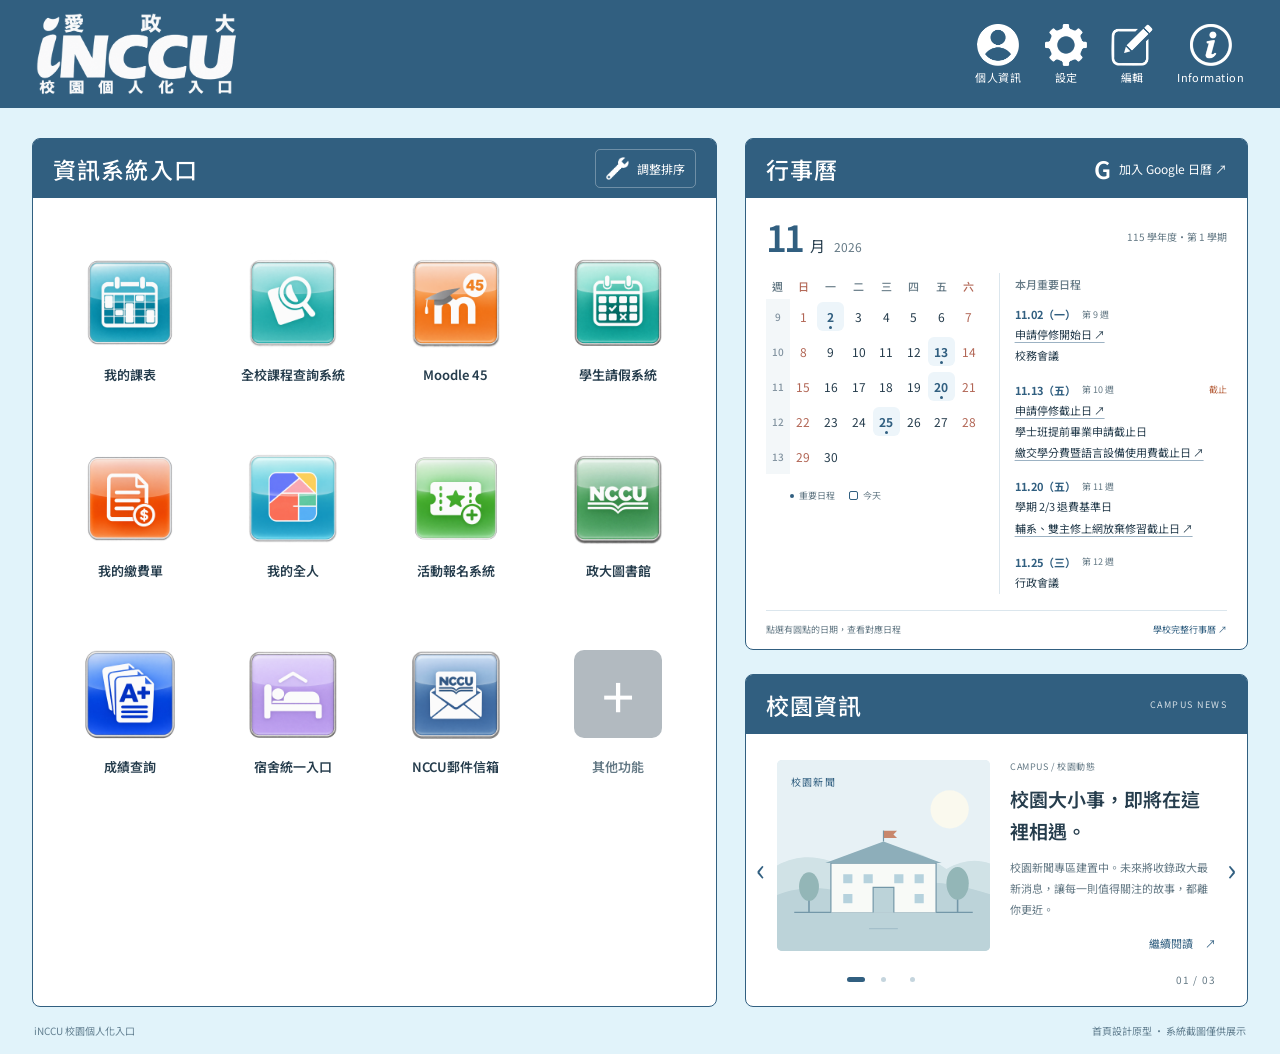
==== index.html @ cedf4e5c "fix(Information System Entrance): remove unnecerrary english description, change correct website ico" ====
<!doctype html>
<html lang="zh-Hant">
<head>
  <meta charset="UTF-8">
  <meta name="viewport" content="width=device-width, initial-scale=1">
  <meta name="theme-color" content="#315f80">
  <meta name="description" content="iNCCU 首頁改良互動原型：常用系統、學校行事曆與校園資訊。">
  <title>iNCCU 愛政大｜校園個人化入口</title>
  <link rel="icon" href="assets/icons/browsericon.png">
  <link rel="preconnect" href="https://fonts.googleapis.com">
  <link rel="preconnect" href="https://fonts.gstatic.com" crossorigin>
  <link href="https://fonts.googleapis.com/css2?family=Noto+Sans+TC:wght@400;500;600;700&display=swap" rel="stylesheet">
  <link rel="stylesheet" href="styles.css">
  <script src="data.js" defer></script>
  <script src="app.js" defer></script>
</head>
<body>
  <a class="skip-link" href="#main">跳至主要內容</a>
  <header class="site-header">
    <a class="brand" href="./" aria-label="iNCCU 愛政大首頁"><img src="assets/icons/iNCCUicon.png" alt="iNCCU 愛政大 校園個人化入口" width="550" height="226"></a>
    <div class="header-tools" aria-label="個人功能（建置中）">
      <button class="header-tool" type="button" aria-disabled="true" title="個人資訊（建置中）"><img src="assets/icons/Usericon.png" alt=""><span>個人資訊</span></button>
      <button class="header-tool" type="button" aria-disabled="true" title="設定（建置中）"><img src="assets/icons/設定icon.png" alt=""><span>設定</span></button>
      <button class="header-tool" type="button" aria-disabled="true" title="編輯首頁（建置中）"><img src="assets/icons/編輯icon.png" alt=""><span>編輯</span></button>
      <button class="header-tool" type="button" aria-disabled="true" title="Information（建置中）"><img src="assets/icons/informationicon.png" alt=""><span>Information</span></button>
    </div>
  </header>

  <main id="main" class="dashboard">
    <section class="panel systems-panel" aria-labelledby="systems-title">
      <div class="panel-header">
        <h1 id="systems-title">資訊系統入口</h1>
        <button id="edit-tools" class="panel-action edit-button" type="button" aria-pressed="false"><img src="assets/icons/區塊調整icon.png" alt=""><span>調整排序</span></button>
      </div>
      <div class="systems-body">
        <div class="section-caption"><!-- <span id="tools-hint">你的常用校園服務，都在這裡。</span> --><!-- <span id="tool-count">16 個常用工具</span> --></div>
        <p id="edit-hint" class="edit-hint" hidden>拖曳圖示至藍色插入線的位置，或使用前移／後移按鈕。按 × 可移除，完成後按「完成編輯」。</p>
        <ul id="tool-grid" class="tool-grid" aria-label="常用資訊系統"></ul>
        <div class="systems-footer"><!--<span class="small-dot"></span>--><!-- <span>依欄由上至下、由左至右排列</span> --><!-- <span class="saved-note" id="save-state">已儲存於此瀏覽器</span> --></div>
      </div>
    </section>

    <section class="panel calendar-panel" aria-labelledby="calendar-title">
      <div class="panel-header"><h2 id="calendar-title">行事曆</h2><a id="google-calendar" class="panel-action google-link" target="_blank" rel="noopener noreferrer"><span class="google-mark" aria-hidden="true">G</span><span>加入 Google 日曆<span class="external-mark" aria-hidden="true"> ↗</span></span></a></div>
      <div class="calendar-body">
        <div class="calendar-topline"><div><span class="month-number">11</span><span class="month-label">月 <span>2026</span></span></div><span class="semester-label">115 學年度・第 1 學期</span></div>
        <div class="calendar-content">
          <div class="month-area"><table id="month-calendar" class="month-calendar"><caption class="sr-only">2026 年 11 月學校行事曆，左欄為學期週次</caption></table><div class="calendar-legend"><span class="event-dot"></span>重要日程 <span class="today-key"></span>今天</div></div>
          <div class="agenda-area"><h3>本月重要日程</h3><ol id="agenda" class="agenda"></ol></div>
        </div>
        <div class="calendar-footer"><span>點選有圓點的日期，查看對應日程</span><a id="official-calendar" target="_blank" rel="noopener noreferrer">學校完整行事曆 ↗</a></div>
      </div>
    </section>

    <section class="panel news-panel" aria-labelledby="news-title">
      <div class="panel-header"><h2 id="news-title">校園資訊</h2><span class="panel-kicker">CAMPUS NEWS</span></div>
      <div class="news-body" role="region" aria-roledescription="輪播" aria-label="校園新聞與重要資訊">
        <button id="news-prev" class="carousel-arrow previous" type="button" aria-label="上一則資訊">‹</button>
        <a id="news-link" class="news-link" href="news.html"><div class="news-visual"><img id="news-image" src="assets/campus-placeholder.svg" alt=""><span id="news-image-label">校園新聞</span></div><div class="news-copy"><span class="news-eyebrow" id="news-category"></span><h3 id="news-heading"></h3><p id="news-summary"></p><span class="read-more">繼續閱讀 <span aria-hidden="true">↗</span></span></div></a>
        <button id="news-next" class="carousel-arrow next" type="button" aria-label="下一則資訊">›</button>
        <div class="news-bottom"><div id="news-dots" class="news-dots" aria-label="選擇資訊頁面"></div><span id="news-position" aria-live="polite"></span></div>
      </div>
    </section>
  </main>
  <footer class="site-footer"><span>iNCCU 校園個人化入口</span><span>首頁設計原型 · 系統截圖僅供展示</span></footer>

  <dialog id="add-dialog" aria-labelledby="add-title" aria-describedby="add-description">
    <div class="dialog-header"><div><!--<span class="eyebrow">YOUR CAMPUS TOOLKIT</span>--><h2 id="add-title">其他功能</h2></div><button class="close-button" id="close-dialog" type="button" aria-label="關閉其他功能" title="關閉其他功能"></button></div>
    <p id="add-description">點選圖示或文字直接開啟服務，也可以加入首頁快捷。</p>
    <label class="search-box"><span aria-hidden="true">⌕</span><input id="tool-search" type="search" placeholder="搜尋工具名稱或功能" autocomplete="off" aria-label="搜尋工具"></label>
    <div id="tool-catalog" class="tool-catalog"></div>
    <p class="dialog-footnote">移除只會將捷徑從首頁隱藏，可隨時重新加入。</p>
  </dialog>
  <dialog id="services-dialog" aria-labelledby="services-title" aria-describedby="services-description">
    <div class="dialog-header"><div><!--<span class="eyebrow">CAMPUS SERVICES</span>--><h2 id="services-title">宿舍統一入口</h2></div><button class="close-button" id="close-services" type="button" aria-label="關閉宿舍統一入口" title="關閉宿舍統一入口"></button></div>
    <p id="services-description">選擇服務，在新分頁開啟對應的系統截圖。</p>
    <ul id="service-links" class="service-links"></ul>
    <p class="dialog-footnote">截圖僅供原型展示，無法在此實際送出申請。</p>
  </dialog>
  <div id="toast" class="toast" role="status" aria-live="polite"></div>
  <noscript><p class="noscript">請啟用 JavaScript 以使用常用系統與行事曆。</p></noscript>
</body>
</html>
---- styles.css ----
:root {
  --blue: #315f80;
  --blue-dark: #22445f;
  --blue-soft: #ecf5fa;
  --background: #e1f3fa;
  --ink: #263d4d;
  --muted: #647985;
  --line: #dbe6ed;
  --accent: #b86441;
  font-family: 'Noto Sans TC', sans-serif;
  color: var(--ink);
  background: var(--background);
  font-synthesis: none;
}
* { box-sizing: border-box; }
body { margin: 0; }
button, input { font: inherit; }
button, a { -webkit-tap-highlight-color: transparent; }
button { cursor: pointer; }
button:disabled { cursor: default; }
a { color: inherit; }
button, a, input { outline-offset: 5px; }
:focus-visible { outline: 3px solid #ce7a23; }
button { color: inherit; }
[hidden] { display: none !important; }
.sr-only { position: absolute; width: 1px; height: 1px; overflow: hidden; clip-path: inset(50%); white-space: nowrap; }
.skip-link { position: fixed; z-index: 20; top: 8px; left: 8px; background: white; padding: 12px; transform: translateY(-180%); }
.skip-link:focus { transform: translateY(0); }
.site-header { height: 108px; background: var(--blue); display: flex; align-items: center; justify-content: space-between; padding: 12px 36px; }
.brand { display: inline-flex; }
.brand img { width: 202px; height: 83px; object-fit: contain; }
.header-tools { display: flex; align-items: center; gap: 24px; }
.header-tool { border: 0; padding: 0; color: white; background: none; display: grid; justify-items: center; gap: 3px; cursor: default; }
.header-tool img { width: 42px; height: 42px; object-fit: contain; }
.header-tool span { font-size: 11px; letter-spacing: .04em; }
.dashboard { display: grid; grid-template-columns: minmax(0, 1.36fr) minmax(0, 1fr); grid-template-rows: auto 1fr; gap: 24px 28px; padding: 30px 32px 0; max-width: 1920px; margin: 0 auto; min-height: calc(100svh - 158px); }
.panel { background: #fff; border: 1.5px solid var(--blue); border-radius: 8px; min-width: 0; }
.panel-header { height: 59px; display: flex; align-items: center; justify-content: space-between; padding: 0 20px; background: var(--blue); color: white; border-radius: 6px 6px 0 0; gap: 12px; }
.panel-header h1, .panel-header h2 { font-size: 23px; font-weight: 500; letter-spacing: .05em; margin: 0; white-space: nowrap; }
.panel-action { display: inline-flex; align-items: center; gap: 8px; background: transparent; border: 1px solid #ffffff4d; color: white; border-radius: 5px; padding: 7px 10px; font-size: 12px; white-space: nowrap; text-decoration: none; min-height: 36px; }
.panel-action:hover { background: #ffffff18; }
.edit-button img { width: 23px; height: 23px; object-fit: contain; }
.edit-button[aria-pressed=true] { background: white; color: var(--blue); }
.edit-button[aria-pressed=true] img { filter: brightness(.45); }
.systems-panel { grid-row: 1 / 3; display: flex; flex-direction: column; }
.systems-body { padding: 22px 22px 18px; display: flex; flex-direction: column; flex: 1; }
.section-caption { display: flex; justify-content: space-between; gap: 12px; color: var(--muted); font-size: 12px; padding: 0 4px 24px; }
#tool-count { white-space: nowrap; font-variant-numeric: tabular-nums; }
.tool-grid { --tool-rows: 3; --tool-columns: 4; margin: 0; padding: 0; list-style: none; display: grid; grid-auto-flow: row; grid-template-rows: repeat(var(--tool-rows), 176px); grid-template-columns: repeat(var(--tool-columns), minmax(0, 1fr)); gap: 20px 12px; align-content: start; }
.tool-item { position: relative; min-width: 0; border: 2px solid transparent; border-radius: 8px; }
.tool-link { display: flex; flex-direction: column; align-items: center; gap: 12px; text-decoration: none; border-radius: 7px; width: 100%; padding: 5px 4px 9px; height: 100%; background: transparent; border: 0; }
.tool-link:hover { background: #f1f7fa; }
.tool-art { display: flex; align-items: center; justify-content: center; width: 102px; height: 102px; flex: 0 0 102px; }
.tool-art img { width: 100%; height: 100%; object-fit: contain; transition: transform .18s ease; }
.tool-link:hover .tool-art img { transform: translateY(-3px); }
.tool-name { text-align: center; font-size: 13px; font-weight: 600; line-height: 1.6; max-width: 145px; overflow-wrap: anywhere; }
.tool-tooltip { position: absolute; bottom: calc(100% + 4px); left: 50%; transform: translateX(-50%) translateY(4px); width: 215px; max-width: 75vw; background: var(--blue-dark); color: #fff; border-radius: 5px; padding: 10px 12px; font-size: 12px; line-height: 1.7; font-weight: 400; opacity: 0; visibility: hidden; pointer-events: none; z-index: 5; box-shadow: 0 4px 16px #203b5424; transition: opacity .15s ease, transform .15s ease; }
.tool-tooltip::after { content: ''; position: absolute; top: 100%; left: calc(50% - 5px); border: 5px solid transparent; border-top-color: var(--blue-dark); }
.tool-link:hover + .tool-tooltip, .tool-link:focus-visible + .tool-tooltip { opacity: 1; visibility: visible; transform: translateX(-50%) translateY(0); }
.add-symbol { display: grid; place-items: center; width: 86%; height: 86%; background: #b2bac0; border-radius: 10px; color: white; font-size: 58px; font-weight: 400; line-height: 1; transition: background .18s ease, transform .18s ease; }
.tool-link:hover .add-symbol { background: #939fa8; transform: translateY(-3px); }
.add-tool .tool-name { color: var(--muted); }
.systems-footer { display: flex; align-items: center; flex-wrap: wrap; gap: 7px; margin-top: auto; padding-top: 38px; color: var(--muted); font-size: 10px; }
.small-dot { width: 5px; height: 5px; background: #7c9cae; border-radius: 50%; }
.saved-note { margin-left: auto; }
.edit-hint { margin: -8px 0 22px; padding: 11px 13px; background: var(--blue-soft); border-left: 3px solid var(--blue); font-size: 12px; line-height: 1.8; }
.remove-tool { position: absolute; top: -5px; right: 8px; z-index: 3; display: none; width: 28px; height: 28px; border-radius: 50%; background: #586875; border: 2px solid white; color: white; font-size: 20px; line-height: 20px; padding: 0; }
.remove-tool, .close-button { transition: background .15s ease, transform .15s ease; }
/* CSS 畫叉叉，避免中文字體的 × 字形基線造成偏心。 */
.remove-tool::before, .remove-tool::after, .close-button::before, .close-button::after { content: ''; position: absolute; top: 50%; left: 50%; width: 12px; height: 2px; border-radius: 1px; background: currentColor; transform: translate(-50%, -50%) rotate(45deg); pointer-events: none; }
.remove-tool::after, .close-button::after { transform: translate(-50%, -50%) rotate(-45deg); }
.remove-tool:hover { background: #344653; transform: translateY(2px); }
.close-button:hover { background: #c6d7e2; transform: translateY(2px); }
.move-controls { display: none; position: absolute; bottom: -18px; left: 0; right: 0; justify-content: center; gap: 8px; }
.move-controls button { font-size: 11px; padding: 3px 9px; border: 1px solid #c6d6df; border-radius: 4px; background: white; min-height: 28px; }
.move-controls button:disabled { opacity: .4; }
.is-editing .tool-grid { row-gap: 42px; }
.is-editing .remove-tool, .is-editing .move-controls { display: flex; align-items: center; justify-content: center; }
.is-editing .tool-item:not(.add-tool) .tool-art { animation: jiggle .25s ease-in-out infinite alternate; }
.is-editing .tool-item:nth-child(even) .tool-art { animation-direction: alternate-reverse; }
.is-editing .tool-item:not(.add-tool) .tool-link { cursor: grab; }
.is-editing .tool-tooltip { display: none; }
.tool-item.is-dragging { opacity: .35; }
.tool-item.insert-before::before, .tool-item.insert-after::after { content: ''; position: absolute; top: 4px; bottom: 4px; width: 4px; border-radius: 4px; background: var(--blue); box-shadow: 0 0 0 2px white; z-index: 4; pointer-events: none; }
.tool-item.insert-before::before { left: -8px; }
.tool-item.insert-after::after { right: -8px; }
@keyframes jiggle { from { transform: rotate(-2deg); } to { transform: rotate(2deg); } }
.google-link { border: 0; padding-right: 0; }
.google-mark { font-size: 24px; font-weight: 600; }
.calendar-body { padding: 17px 20px 13px; }
.calendar-topline { display: flex; align-items: center; justify-content: space-between; padding-bottom: 15px; }
.calendar-topline > div { display: flex; align-items: baseline; gap: 7px; }
.month-number { color: var(--blue); font-size: 36px; font-weight: 600; line-height: 1.2; letter-spacing: -.06em; }
.month-label { font-size: 15px; }.month-label span { margin-left: 6px; color: var(--muted); font-size: 12px; }
.semester-label { font-size: 10px; color: var(--muted); }
.calendar-content { display: grid; grid-template-columns: minmax(0, .95fr) minmax(0, 1fr); gap: 16px; }
.month-calendar { width: 100%; border-collapse: collapse; font-size: 12px; table-layout: fixed; }
.month-calendar th { font-weight: 500; font-size: 11px; color: var(--muted); height: 26px; }
.month-calendar td { height: 35px; text-align: center; padding: 0; font-variant-numeric: tabular-nums; }
.month-calendar th:first-child { width: 24px; }
.month-calendar .week-number { color: #8293a0; font-size: 10px; background: #f3f7f9; }
.month-calendar td:nth-child(2), .month-calendar td:last-child, .month-calendar th:nth-child(2), .month-calendar th:last-child { color: #b26655; }
.day-number { position: relative; display: inline-flex; justify-content: center; align-items: center; width: 27px; height: 29px; border: 0; border-radius: 6px; background: transparent; font-size: 12px; color: inherit; }
button.day-number { color: var(--blue); font-weight: 700; background: #edf5fa; }
button.day-number::after { content: ''; width: 3px; height: 3px; border-radius: 50%; background: var(--blue); position: absolute; bottom: 2px; }
button.day-number[aria-pressed=true] { background: var(--blue); color: white; }
button.day-number[aria-pressed=true]::after { background: white; }
.day-number[aria-current=date] { outline: 1.5px solid var(--blue); outline-offset: -2px; }
.calendar-legend { display: flex; align-items: center; gap: 5px; margin: 15px 0 0 24px; color: var(--muted); font-size: 9px; }
.event-dot { width: 4px; height: 4px; border-radius: 50%; background: var(--blue); }
.today-key { width: 9px; height: 9px; border: 1px solid var(--blue); border-radius: 2px; margin-left: 9px; }
.agenda-area { border-left: 1px solid var(--line); padding-left: 15px; }
.agenda-area h3 { font-size: 11px; color: var(--muted); font-weight: 500; margin: 3px 0 12px; }
.agenda { list-style: none; padding: 0; margin: 0; }
.agenda > li { border-radius: 4px; margin: 0 0 12px; padding: 2px 0; transition: background .2s; }
.agenda > li:last-child { margin-bottom: 0; }
.agenda > li.is-highlighted { background: #eaf3f9; box-shadow: 0 0 0 5px #eaf3f9; }
.agenda-date { font-size: 11px; font-weight: 700; color: var(--blue); display: flex; gap: 6px; align-items: center; margin-bottom: 3px; }
.agenda-date span { font-size: 9px; font-weight: 400; color: var(--muted); }
.agenda-date .deadline-tag { color: var(--accent); font-size: 9px; margin-left: auto; }
.agenda-items { display: grid; gap: 2px; font-size: 11px; line-height: 1.75; }
.agenda-items a { text-decoration-color: #9cb2c3; text-underline-offset: 3px; }
.agenda-items a:hover { color: #14649c; }
.calendar-footer { display: flex; justify-content: space-between; flex-wrap: wrap; gap: 6px; border-top: 1px solid var(--line); padding-top: 12px; margin-top: 16px; font-size: 9px; color: var(--muted); }
.calendar-footer a { text-decoration: none; color: var(--blue); }
.news-panel { display: flex; flex-direction: column; }
.panel-kicker { font-size: 9px; letter-spacing: .15em; opacity: .8; }
.news-body { padding: 26px 31px 16px; position: relative; flex: 1; display: flex; flex-direction: column; justify-content: center; }
.news-link { display: grid; grid-template-columns: 1.04fr 1fr; gap: 20px; align-items: stretch; text-decoration: none; min-width: 0; }
.news-visual { position: relative; min-height: 180px; border-radius: 5px; background: #e4eff4; overflow: hidden; }
.news-visual img { width: 100%; height: 100%; object-fit: cover; position: absolute; }
.news-visual > span { position: absolute; top: 14px; left: 14px; color: var(--blue); font-size: 10px; letter-spacing: .14em; }
.news-copy { display: flex; flex-direction: column; align-items: start; }
.news-eyebrow { font-size: 9px; letter-spacing: .05em; color: var(--muted); }
.news-copy h3 { font-size: 19px; font-weight: 600; line-height: 1.7; margin: 10px 0 9px; text-wrap: pretty; }
.news-copy p { margin: 0 0 16px; color: var(--muted); font-size: 11px; line-height: 1.9; }
.read-more { margin: auto 0 0 auto; font-size: 11px; color: var(--blue); display: flex; gap: 12px; }
.news-link:hover .read-more { text-decoration: underline; }
.carousel-arrow { position: absolute; top: calc(50% - 25px); width: 26px; height: 45px; padding: 0; border: 0; background: transparent; color: var(--blue); font-size: 31px; border-radius: 4px; }
.carousel-arrow:hover { background: var(--blue-soft); }.previous { left: 2px; }.next { right: 2px; }
.news-bottom { display: grid; grid-template-columns: 1.04fr 1fr; gap: 20px; margin-top: 17px; align-items: center; }
.news-dots { display: flex; justify-content: center; gap: 4px; }
.news-dots button { width: 25px; height: 22px; padding: 8px 5px; border: 0; background: transparent; }
.news-dots button::after { content: ''; display: block; height: 5px; width: 5px; margin: auto; background: #c5d5de; border-radius: 3px; transition: width .2s; }
.news-dots button[aria-current=true]::after { width: 18px; background: var(--blue); }
#news-position { font-size: 10px; color: var(--muted); text-align: right; letter-spacing: .12em; }
.site-footer { display: flex; justify-content: space-between; gap: 14px; max-width: 1920px; margin: 0 auto; padding: 16px 34px; font-size: 10px; color: #627f90; }
dialog { width: min(620px, calc(100% - 32px)); max-height: 85svh; border: 1px solid #bdcfda; border-radius: 12px; padding: 26px; color: var(--ink); box-shadow: 0 20px 90px #1839513b; }
dialog::backdrop { background: #17324873; backdrop-filter: blur(3px); }
body:has(dialog[open]) { overflow: hidden; }
.dialog-header { display: flex; align-items: center; justify-content: space-between; }
.eyebrow { font-size: 10px; letter-spacing: .12em; color: var(--muted); }
.dialog-header h2 { font-size: 25px; font-weight: 500; margin: 4px 0; }
.close-button { position: relative; flex: 0 0 35px; border: 0; padding: 0; background: #f0f5f8; border-radius: 50%; width: 35px; height: 35px; }
#add-description, #services-description { font-size: 13px; color: var(--muted); margin: 12px 0 20px; }
.search-box { display: flex; gap: 10px; align-items: center; border: 1px solid #b8cdd9; border-radius: 5px; padding: 9px 12px; }
.search-box input { border: 0; background: transparent; width: 100%; min-width: 0; font-size: 14px; }
.tool-catalog section h3 { font-size: 12px; color: var(--muted); font-weight: 500; margin: 23px 0 6px; padding-bottom: 7px; border-bottom: 1px solid var(--line); }
.catalog-row { display: flex; align-items: center; gap: 12px; padding: 10px 0; }
.catalog-launch { display: flex; align-items: center; gap: 12px; flex: 1; min-width: 0; border: 0; border-radius: 5px; padding: 6px 4px; background: transparent; text-align: left; text-decoration: none; }
.catalog-launch:hover, .catalog-launch:focus-visible { background: var(--blue-soft); }
.catalog-launch:hover strong { text-decoration: underline; text-underline-offset: 3px; }
.catalog-row img { width: 43px; height: 43px; flex-shrink: 0; object-fit: contain; }
.catalog-copy { flex: 1; min-width: 0; }.catalog-copy strong { font-size: 13px; font-weight: 500; }.catalog-copy p { font-size: 10px; color: var(--muted); line-height: 1.6; margin: 3px 0 0; }
.catalog-add { flex-shrink: 0; min-width: 67px; min-height: 34px; border: 1px solid var(--blue); color: var(--blue); background: white; border-radius: 4px; padding: 5px 9px; font-size: 12px; }
.catalog-add:hover:not(:disabled) { background: var(--blue-soft); }
.catalog-add:disabled { border-color: transparent; color: #7e919d; background: #f0f5f8; }
#services-dialog { width: min(440px, calc(100% - 32px)); }
.service-links { list-style: none; padding: 0; margin: 0; display: grid; gap: 10px; }
.service-links a { display: block; padding: 15px 16px; border: 1px solid var(--line); border-radius: 6px; color: var(--blue-dark); font-size: 14px; line-height: 1.6; text-decoration: none; overflow-wrap: anywhere; }
.service-links a:hover, .service-links a:focus-visible { background: var(--blue-soft); border-color: var(--blue); text-decoration: underline; text-underline-offset: 3px; }
.dialog-footnote { margin: 22px 0 0; font-size: 11px; color: var(--muted); }
.empty-search { padding: 30px 0; text-align: center; font-size: 13px; }
.toast { position: fixed; bottom: 24px; left: 50%; transform: translateX(-50%) translateY(15px); background: var(--blue-dark); color: white; padding: 12px 20px; border-radius: 7px; font-size: 13px; max-width: calc(100% - 30px); opacity: 0; pointer-events: none; transition: .2s; z-index: 30; }
.toast.visible { opacity: 1; transform: translateX(-50%) translateY(0); }
.detail-main { max-width: 800px; margin: 55px auto; padding: 0 24px; }.detail-card { padding: 36px; background: white; border: 1px solid var(--line); border-radius: 10px; margin-top: 25px; }.detail-card h1 { font-size: 28px; font-weight: 500; }.detail-card p { color: var(--muted); line-height: 1.9; }.detail-card img { width: 100%; max-height: 260px; object-fit: cover; border-radius: 6px; }.construction-label { display: inline-block; padding: 5px 12px; background: var(--blue-soft); color: var(--blue); font-size: 12px; border-radius: 4px; }
.noscript { padding: 25px; background: white; }
@media (min-width: 1600px) {
  .dashboard { gap: 26px 36px; padding: 36px 36px 0; }
  .systems-body { padding: 26px 28px 20px; }
  .tool-grid { grid-template-rows: repeat(var(--tool-rows), 200px); row-gap: 28px; }
  .tool-art { width: 120px; height: 120px; flex-basis: 120px; }
  .tool-name { font-size: 15px; }.calendar-body { padding: 22px 24px 16px; }
  .month-calendar td { height: 42px; }.month-calendar, .day-number { font-size: 14px; }
  .agenda-items { font-size: 13px; }.agenda-date { font-size: 13px; }
  .news-visual { min-height: 230px; }.news-copy h3 { font-size: 23px; }.news-copy p { font-size: 13px; }
}
@media (max-width: 1199px) {
  .dashboard { grid-template-columns: minmax(0, 1.12fr) minmax(0, 1fr); gap: 20px; padding: 24px 22px 0; }
  .panel-header { padding: 0 15px; }.panel-header h1, .panel-header h2 { font-size: 21px; }
  .calendar-content { grid-template-columns: 1fr; gap: 20px; }.agenda-area { border-left: 0; border-top: 1px solid var(--line); padding: 15px 0 0; }
  .agenda { display: grid; grid-template-columns: 1fr 1fr; gap: 8px 15px; }.calendar-topline { gap: 10px; }
  .news-link { gap: 14px; }.news-copy h3 { font-size: 17px; }.news-visual { min-height: 210px; }
}
@media (max-width: 850px) {
  .site-header { height: 92px; padding: 10px 24px; }.brand img { width: 164px; height: 68px; }
  .header-tools { gap: 17px; }.header-tool img { width: 32px; height: 32px; }.header-tool span { font-size: 9px; }
  .dashboard { grid-template-columns: 1fr; grid-template-rows: auto; }.systems-panel { grid-row: auto; }
  .calendar-content { grid-template-columns: 1fr 1fr; }.agenda-area { border-top: 0; border-left: 1px solid var(--line); padding: 0 0 0 18px; }.agenda { display: block; }
  .calendar-body { padding: 20px; }.agenda-items { font-size: 12px; }.news-visual { min-height: 210px; }
  .news-body { padding: 24px 36px 16px; }.news-copy h3 { font-size: 22px; }.news-copy p { font-size: 13px; }
}
@media (max-width: 480px) {
  .site-header { padding: 12px 16px; height: 80px; }.brand img { width: 128px; height: 53px; }
  .header-tools { gap: 12px; }.header-tool img { width: 28px; height: 28px; }.header-tool span { display: none; }
  .dashboard { padding: 18px 12px 0; gap: 18px; }.panel-header { height: 54px; padding: 0 14px; }.panel-header h1, .panel-header h2 { font-size: 20px; }.panel-action { font-size: 11px; }
  .systems-body { padding: 20px 16px 17px; }.section-caption { font-size: 10px; gap: 6px; }.tool-grid { column-gap: 8px; }.tool-art { width: 100px; height: 100px; flex-basis: 100px; }.tool-name { font-size: 13px; }
  .tool-tooltip { width: 160px; }
  .systems-footer { font-size: 9px; }.saved-note { margin-left: 0; width: 100%; padding-left: 12px; }
  .calendar-body { padding: 17px 14px; }.calendar-content { grid-template-columns: 1fr; }.month-calendar td { height: 39px; }.agenda-area { border-left: 0; padding: 16px 0 0; border-top: 1px solid var(--line); }.agenda { display: block; }.agenda > li { display: grid; grid-template-columns: 86px 1fr; gap: 8px; padding: 6px 0; }.agenda-date { display: block; font-size: 13px; }.agenda-date span { display: block; margin: 4px 0; }.agenda-items { font-size: 12px; }
  .google-link { font-size: 10px; gap: 5px; }.google-mark { font-size: 21px; }.external-mark { display: none; }
  .news-link { grid-template-columns: 1fr; }.news-visual { min-height: 190px; }.news-copy h3 { font-size: 20px; margin: 7px 0; }.news-copy p { font-size: 12px; }.news-bottom { grid-template-columns: 1fr auto; }.news-dots { justify-content: start; }
  .site-footer { padding: 15px; font-size: 9px; flex-direction: column; gap: 4px; }.detail-main { margin: 30px auto; }.detail-card { padding: 22px; }
  dialog { padding: 22px 18px; }.catalog-row { gap: 8px; }.catalog-row img { width: 35px; height: 35px; }
}
@media (prefers-reduced-motion: reduce) { *, *::before, *::after { animation: none !important; transition: none !important; scroll-behavior: auto !important; } }
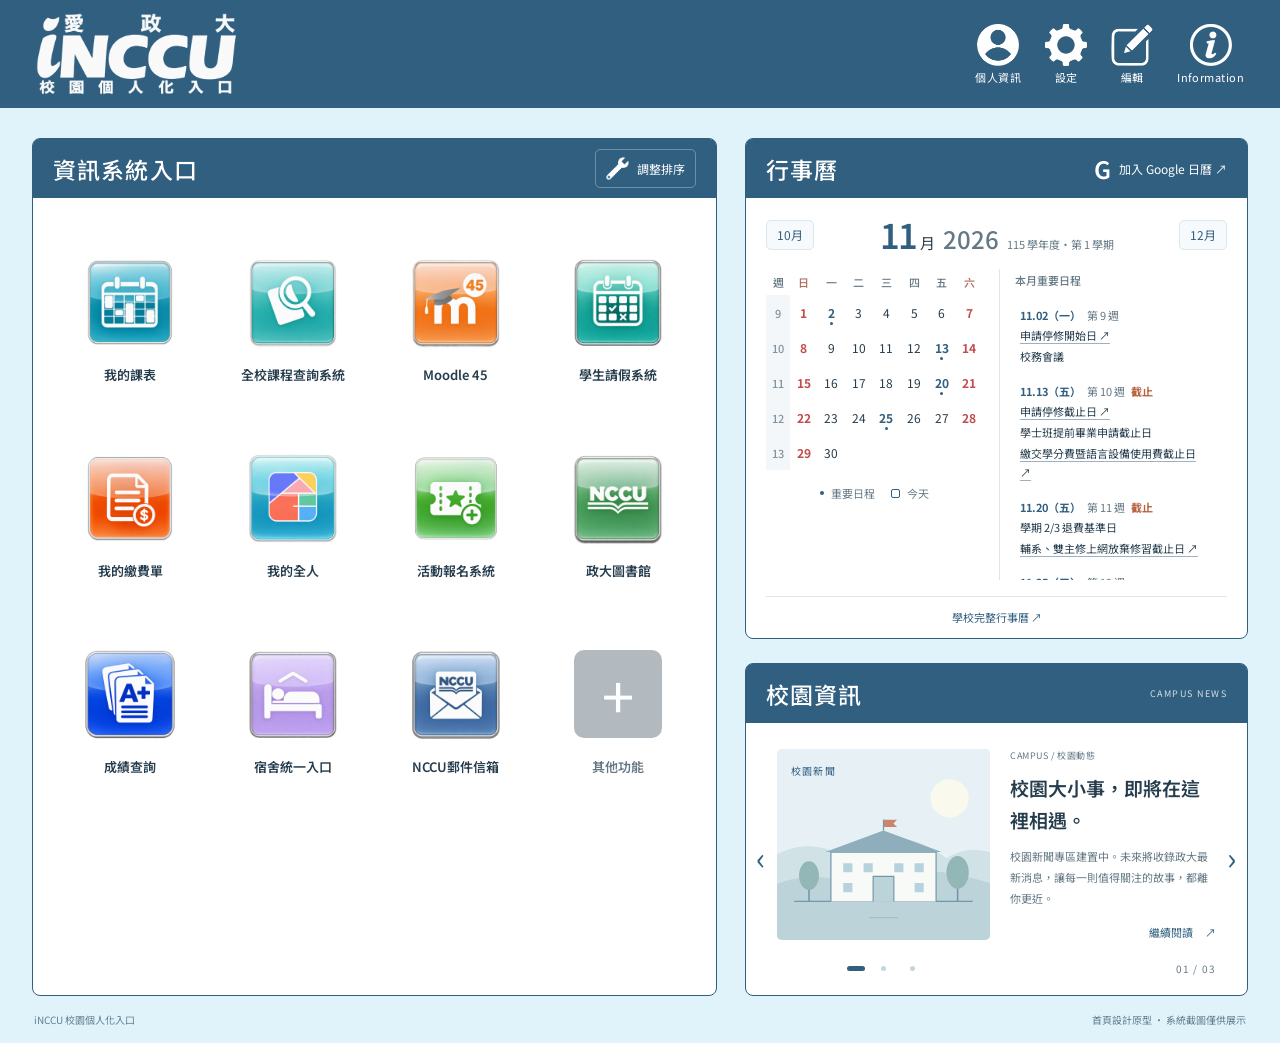
==== commit e0519ee1: "fix(Calendar): add previous month and next month, adjust layout and font size/position" ====
--- a/index.html
+++ b/index.html
@@ -43,12 +43,16 @@
     <section class="panel calendar-panel" aria-labelledby="calendar-title">
       <div class="panel-header"><h2 id="calendar-title">行事曆</h2><a id="google-calendar" class="panel-action google-link" target="_blank" rel="noopener noreferrer"><span class="google-mark" aria-hidden="true">G</span><span>加入 Google 日曆<span class="external-mark" aria-hidden="true"> ↗</span></span></a></div>
       <div class="calendar-body">
-        <div class="calendar-topline"><div><span class="month-number">11</span><span class="month-label">月 <span>2026</span></span></div><span class="semester-label">115 學年度・第 1 學期</span></div>
+        <div class="calendar-topline">
+          <button id="month-prev" class="month-step" type="button" aria-label="切換至 10 月">10月</button>
+          <div class="month-title"><div><span class="month-number">11</span><span class="month-label">月</span></div><span class="year-label">2026</span><span class="semester-label">115 學年度・第 1 學期</span></div>
+          <button id="month-next" class="month-step" type="button" aria-label="切換至 12 月">12月</button>
+        </div>
         <div class="calendar-content">
           <div class="month-area"><table id="month-calendar" class="month-calendar"><caption class="sr-only">2026 年 11 月學校行事曆，左欄為學期週次</caption></table><div class="calendar-legend"><span class="event-dot"></span>重要日程 <span class="today-key"></span>今天</div></div>
-          <div class="agenda-area"><h3>本月重要日程</h3><ol id="agenda" class="agenda"></ol></div>
+          <div class="agenda-area"><h3>本月重要日程</h3><ol id="agenda" class="agenda" tabindex="0" aria-label="本月重要日程，可上下捲動"></ol></div>
         </div>
-        <div class="calendar-footer"><span>點選有圓點的日期，查看對應日程</span><a id="official-calendar" target="_blank" rel="noopener noreferrer">學校完整行事曆 ↗</a></div>
+        <div class="calendar-footer"><!--<span>點選有圓點的日期，查看對應日程</span>--><a id="official-calendar" target="_blank" rel="noopener noreferrer">學校完整行事曆 ↗</a></div>
       </div>
     </section>
 
@@ -73,9 +77,9 @@
   </dialog>
   <dialog id="services-dialog" aria-labelledby="services-title" aria-describedby="services-description">
     <div class="dialog-header"><div><!--<span class="eyebrow">CAMPUS SERVICES</span>--><h2 id="services-title">宿舍統一入口</h2></div><button class="close-button" id="close-services" type="button" aria-label="關閉宿舍統一入口" title="關閉宿舍統一入口"></button></div>
-    <p id="services-description">選擇服務，在新分頁開啟對應的系統截圖。</p>
+    <!--<p id="services-description">選擇服務，在新分頁開啟對應的系統截圖。</p>-->
     <ul id="service-links" class="service-links"></ul>
-    <p class="dialog-footnote">截圖僅供原型展示，無法在此實際送出申請。</p>
+    <!--<p class="dialog-footnote">截圖僅供原型展示，無法在此實際送出申請。</p>-->
   </dialog>
   <div id="toast" class="toast" role="status" aria-live="polite"></div>
   <noscript><p class="noscript">請啟用 JavaScript 以使用常用系統與行事曆。</p></noscript>
--- a/styles.css
+++ b/styles.css
@@ -87,41 +87,50 @@
 @keyframes jiggle { from { transform: rotate(-2deg); } to { transform: rotate(2deg); } }
 .google-link { border: 0; padding-right: 0; }
 .google-mark { font-size: 24px; font-weight: 600; }
-.calendar-body { padding: 17px 20px 13px; }
-.calendar-topline { display: flex; align-items: center; justify-content: space-between; padding-bottom: 15px; }
-.calendar-topline > div { display: flex; align-items: baseline; gap: 7px; }
-.month-number { color: var(--blue); font-size: 36px; font-weight: 600; line-height: 1.2; letter-spacing: -.06em; }
-.month-label { font-size: 15px; }.month-label span { margin-left: 6px; color: var(--muted); font-size: 12px; }
-.semester-label { font-size: 10px; color: var(--muted); }
-.calendar-content { display: grid; grid-template-columns: minmax(0, .95fr) minmax(0, 1fr); gap: 16px; }
+.calendar-panel { --calendar-copy-size: 11px; --agenda-height: 280px; }
+.calendar-body { padding: 17px 20px 13px; container-type: inline-size; }
+.calendar-topline { display: grid; grid-template-columns: 48px minmax(0, 1fr) 48px; gap: 8px; align-items: center; padding-bottom: 15px; }
+.month-title { display: flex; justify-content: center; align-items: baseline; gap: 8px; min-width: 0; white-space: nowrap; }
+.month-title > div { display: flex; align-items: baseline; gap: 4px; }
+.month-number { color: var(--blue); font-size: 34px; font-weight: 600; line-height: 1.15; letter-spacing: -.06em; }
+.month-label { font-size: 15px; display: flex; align-items: center; gap: 24px;}
+.year-label { color: var(--muted); font-size: 24px; font-weight: 500; line-height: 1.3; display: flex; align-items: center; gap: 24px;}
+.month-step { width: 48px; height: 30px; padding: 3px 0; border: 1px solid var(--line); border-radius: 5px; background: #f7fafc; color: var(--blue); font-size: 12px; }
+.month-step:hover:not(:disabled) { border-color: var(--blue); background: var(--blue-soft); }
+.month-step:disabled { opacity: .38; cursor: default; }
+.semester-label { font-size: var(--calendar-copy-size); color: var(--muted); display: flex; align-items: center; gap: 24px;}
+.calendar-content { display: grid; grid-template-columns: minmax(0, .95fr) minmax(0, 1fr); gap: 16px; align-items: start; }
 .month-calendar { width: 100%; border-collapse: collapse; font-size: 12px; table-layout: fixed; }
-.month-calendar th { font-weight: 500; font-size: 11px; color: var(--muted); height: 26px; }
+.month-calendar th { font-weight: 500; font-size: var(--calendar-copy-size); color: var(--muted); height: 26px; }
 .month-calendar td { height: 35px; text-align: center; padding: 0; font-variant-numeric: tabular-nums; }
 .month-calendar th:first-child { width: 24px; }
-.month-calendar .week-number { color: #8293a0; font-size: 10px; background: #f3f7f9; }
+.month-calendar .week-number { color: #8293a0; font-size: var(--calendar-copy-size); background: #f3f7f9; }
 .month-calendar td:nth-child(2), .month-calendar td:last-child, .month-calendar th:nth-child(2), .month-calendar th:last-child { color: #b26655; }
 .day-number { position: relative; display: inline-flex; justify-content: center; align-items: center; width: 27px; height: 29px; border: 0; border-radius: 6px; background: transparent; font-size: 12px; color: inherit; }
-button.day-number { color: var(--blue); font-weight: 700; background: #edf5fa; }
-button.day-number::after { content: ''; width: 3px; height: 3px; border-radius: 50%; background: var(--blue); position: absolute; bottom: 2px; }
-button.day-number[aria-pressed=true] { background: var(--blue); color: white; }
-button.day-number[aria-pressed=true]::after { background: white; }
+button.day-number { color: var(--blue); font-weight: 700; background: transparent; }
+.day-number.has-event-dot::after { content: ''; width: 3px; height: 3px; border-radius: 50%; background: currentColor; position: absolute; bottom: 2px; }
+button.day-number[aria-pressed=true] { box-shadow: inset 0 0 0 1.5px currentColor; }
+.day-number.is-holiday, .day-number.is-weekend { color: #c34d4d; font-weight: 700; }
+.day-number.is-exam { background:  #e8edf0; color: var(--ink); }
+.agenda > li.is-holiday .agenda-date, .agenda > li.is-holiday .agenda-items { color: #c34d4d; }
 .day-number[aria-current=date] { outline: 1.5px solid var(--blue); outline-offset: -2px; }
-.calendar-legend { display: flex; align-items: center; gap: 5px; margin: 15px 0 0 24px; color: var(--muted); font-size: 9px; }
+.calendar-legend { display: flex; align-items: center; justify-content: center; gap: 7px; margin: 15px 0 0; color: var(--muted); font-size: var(--calendar-copy-size); }
 .event-dot { width: 4px; height: 4px; border-radius: 50%; background: var(--blue); }
 .today-key { width: 9px; height: 9px; border: 1px solid var(--blue); border-radius: 2px; margin-left: 9px; }
-.agenda-area { border-left: 1px solid var(--line); padding-left: 15px; }
-.agenda-area h3 { font-size: 11px; color: var(--muted); font-weight: 500; margin: 3px 0 12px; }
-.agenda { list-style: none; padding: 0; margin: 0; }
+.agenda-area { border-left: 1px solid var(--line); padding-left: 15px; min-width: 0; }
+.agenda-area h3 { font-size: var(--calendar-copy-size); color: var(--muted); font-weight: 500; margin: 3px 0 12px; }
+.agenda { position: relative; list-style: none; padding: 5px 8px 5px 5px; margin: 0; height: var(--agenda-height); overflow-y: auto; overflow-x: hidden; scrollbar-gutter: stable; overscroll-behavior-y: contain; }
 .agenda > li { border-radius: 4px; margin: 0 0 12px; padding: 2px 0; transition: background .2s; }
 .agenda > li:last-child { margin-bottom: 0; }
 .agenda > li.is-highlighted { background: #eaf3f9; box-shadow: 0 0 0 5px #eaf3f9; }
-.agenda-date { font-size: 11px; font-weight: 700; color: var(--blue); display: flex; gap: 6px; align-items: center; margin-bottom: 3px; }
-.agenda-date span { font-size: 9px; font-weight: 400; color: var(--muted); }
-.agenda-date .deadline-tag { color: var(--accent); font-size: 9px; margin-left: auto; }
-.agenda-items { display: grid; gap: 2px; font-size: 11px; line-height: 1.75; }
+.agenda-date { font-size: var(--calendar-copy-size); font-weight: 700; color: var(--blue); display: flex; flex-wrap: wrap; gap: 6px; align-items: center; margin-bottom: 3px; }
+.agenda-date > span { font-size: inherit; margin: 0; }
+.agenda-date .agenda-week { font-weight: 400; color: var(--muted); white-space: nowrap; }
+.agenda-date .deadline-tag { color: var(--accent); font-size: var(--calendar-copy-size); font-weight: 700; margin-left: 0; }
+.agenda-items { display: grid; gap: 2px; font-size: var(--calendar-copy-size); line-height: 1.75; }
 .agenda-items a { text-decoration-color: #9cb2c3; text-underline-offset: 3px; }
 .agenda-items a:hover { color: #14649c; }
-.calendar-footer { display: flex; justify-content: space-between; flex-wrap: wrap; gap: 6px; border-top: 1px solid var(--line); padding-top: 12px; margin-top: 16px; font-size: 9px; color: var(--muted); }
+.calendar-footer { display: flex; justify-content: center; flex-wrap: wrap; gap: 6px; border-top: 1px solid var(--line); padding-top: 12px; margin-top: 16px; font-size: var(--calendar-copy-size); color: var(--muted); text-align: center; }
 .calendar-footer a { text-decoration: none; color: var(--blue); }
 .news-panel { display: flex; flex-direction: column; }
 .panel-kicker { font-size: 9px; letter-spacing: .15em; opacity: .8; }
@@ -182,14 +191,14 @@
   .tool-art { width: 120px; height: 120px; flex-basis: 120px; }
   .tool-name { font-size: 15px; }.calendar-body { padding: 22px 24px 16px; }
   .month-calendar td { height: 42px; }.month-calendar, .day-number { font-size: 14px; }
-  .agenda-items { font-size: 13px; }.agenda-date { font-size: 13px; }
+  .calendar-panel { --calendar-copy-size: 13px; --agenda-height: 320px; }
   .news-visual { min-height: 230px; }.news-copy h3 { font-size: 23px; }.news-copy p { font-size: 13px; }
 }
 @media (max-width: 1199px) {
   .dashboard { grid-template-columns: minmax(0, 1.12fr) minmax(0, 1fr); gap: 20px; padding: 24px 22px 0; }
   .panel-header { padding: 0 15px; }.panel-header h1, .panel-header h2 { font-size: 21px; }
   .calendar-content { grid-template-columns: 1fr; gap: 20px; }.agenda-area { border-left: 0; border-top: 1px solid var(--line); padding: 15px 0 0; }
-  .agenda { display: grid; grid-template-columns: 1fr 1fr; gap: 8px 15px; }.calendar-topline { gap: 10px; }
+  .agenda { display: block; }
   .news-link { gap: 14px; }.news-copy h3 { font-size: 17px; }.news-visual { min-height: 210px; }
 }
 @media (max-width: 850px) {
@@ -197,7 +206,7 @@
   .header-tools { gap: 17px; }.header-tool img { width: 32px; height: 32px; }.header-tool span { font-size: 9px; }
   .dashboard { grid-template-columns: 1fr; grid-template-rows: auto; }.systems-panel { grid-row: auto; }
   .calendar-content { grid-template-columns: 1fr 1fr; }.agenda-area { border-top: 0; border-left: 1px solid var(--line); padding: 0 0 0 18px; }.agenda { display: block; }
-  .calendar-body { padding: 20px; }.agenda-items { font-size: 12px; }.news-visual { min-height: 210px; }
+  .calendar-body { padding: 20px; }.calendar-panel { --calendar-copy-size: 12px; }.news-visual { min-height: 210px; }
   .news-body { padding: 24px 36px 16px; }.news-copy h3 { font-size: 22px; }.news-copy p { font-size: 13px; }
 }
 @media (max-width: 480px) {
@@ -207,10 +216,27 @@
   .systems-body { padding: 20px 16px 17px; }.section-caption { font-size: 10px; gap: 6px; }.tool-grid { column-gap: 8px; }.tool-art { width: 100px; height: 100px; flex-basis: 100px; }.tool-name { font-size: 13px; }
   .tool-tooltip { width: 160px; }
   .systems-footer { font-size: 9px; }.saved-note { margin-left: 0; width: 100%; padding-left: 12px; }
-  .calendar-body { padding: 17px 14px; }.calendar-content { grid-template-columns: 1fr; }.month-calendar td { height: 39px; }.agenda-area { border-left: 0; padding: 16px 0 0; border-top: 1px solid var(--line); }.agenda { display: block; }.agenda > li { display: grid; grid-template-columns: 86px 1fr; gap: 8px; padding: 6px 0; }.agenda-date { display: block; font-size: 13px; }.agenda-date span { display: block; margin: 4px 0; }.agenda-items { font-size: 12px; }
+  .calendar-body { padding: 17px 14px; }.calendar-topline { padding-bottom: 12px; }.calendar-content { grid-template-columns: 1fr; }.month-calendar td { height: 39px; }.agenda-area { border-left: 0; padding: 16px 0 0; border-top: 1px solid var(--line); }.agenda { display: block; }.agenda > li { padding: 6px 0; }
   .google-link { font-size: 10px; gap: 5px; }.google-mark { font-size: 21px; }.external-mark { display: none; }
   .news-link { grid-template-columns: 1fr; }.news-visual { min-height: 190px; }.news-copy h3 { font-size: 20px; margin: 7px 0; }.news-copy p { font-size: 12px; }.news-bottom { grid-template-columns: 1fr auto; }.news-dots { justify-content: start; }
   .site-footer { padding: 15px; font-size: 9px; flex-direction: column; gap: 4px; }.detail-main { margin: 30px auto; }.detail-card { padding: 22px; }
   dialog { padding: 22px 18px; }.catalog-row { gap: 8px; }.catalog-row img { width: 35px; height: 35px; }
 }
+/* 依行事曆本身的寬度縮排標題，三種資訊仍維持同一水平線。 */
+@container (max-width: 380px) {
+  .calendar-topline { grid-template-columns: 40px minmax(0, 1fr) 40px; gap: 4px; }
+  .month-step { width: 40px; }
+  .month-title { gap: 4px; }
+  .month-number { font-size: 26px; }
+  .month-label { font-size: 13px; }
+  .year-label { font-size: 15px; }
+  .semester-label { font-size: 9px; }
+}
+@container (max-width: 290px) {
+  .calendar-topline { grid-template-columns: 36px minmax(0, 1fr) 36px; }
+  .month-step { width: 36px; }
+  .month-number { font-size: 24px; }
+  .year-label { font-size: 14px; }
+  .semester-label { font-size: 8px; }
+}
 @media (prefers-reduced-motion: reduce) { *, *::before, *::after { animation: none !important; transition: none !important; scroll-behavior: auto !important; } }
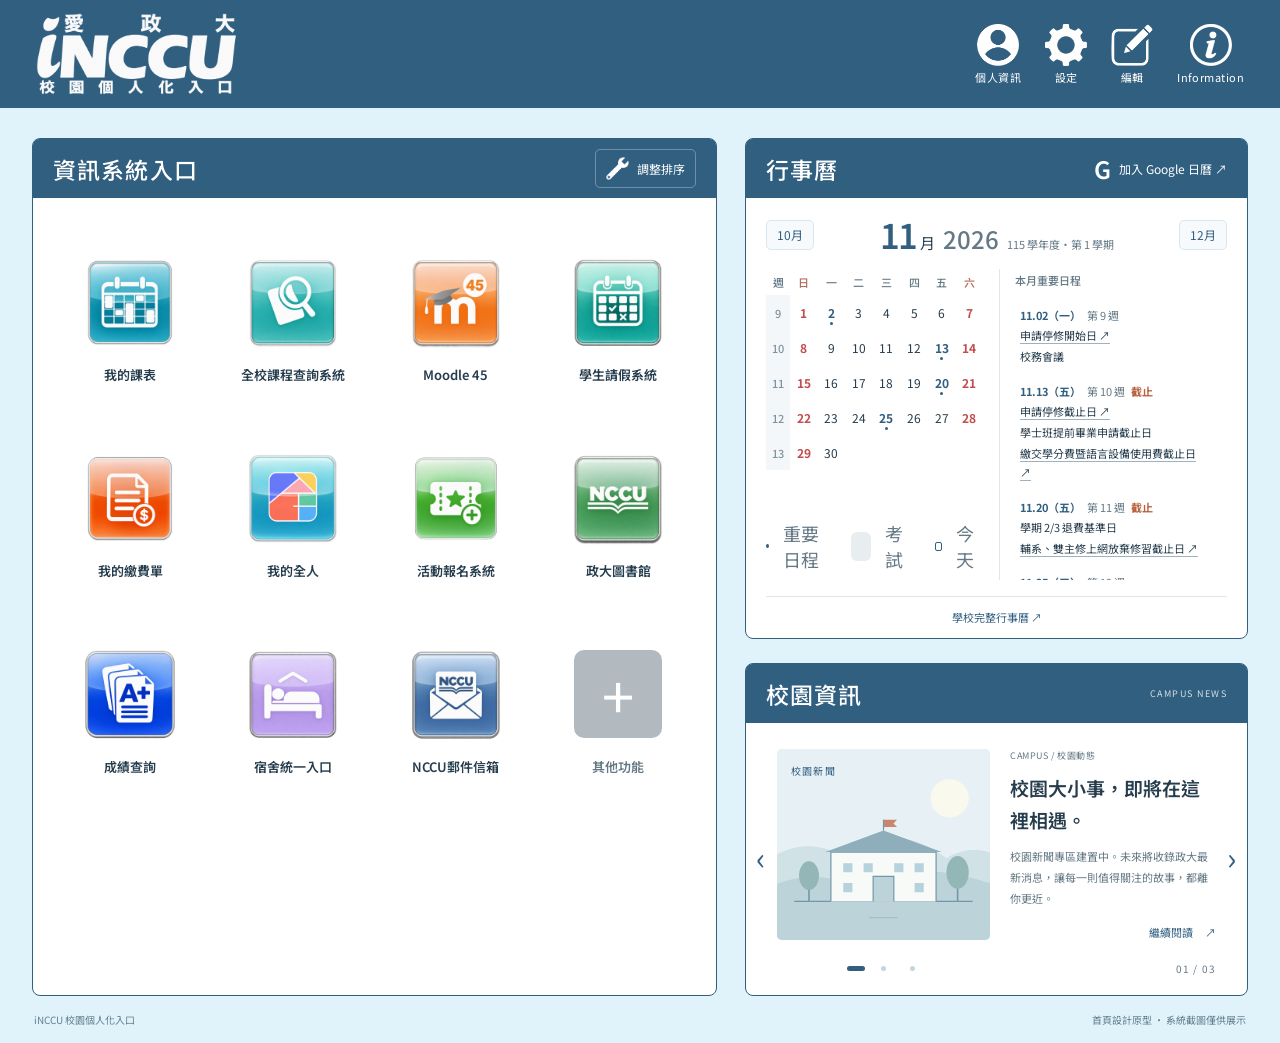
==== commit 16bb49d1: "feature(Calendar): add previous month and next month, adjust layout and font size/position" ====
--- a/index.html
+++ b/index.html
@@ -49,7 +49,8 @@
           <button id="month-next" class="month-step" type="button" aria-label="切換至 12 月">12月</button>
         </div>
         <div class="calendar-content">
-          <div class="month-area"><table id="month-calendar" class="month-calendar"><caption class="sr-only">2026 年 11 月學校行事曆，左欄為學期週次</caption></table><div class="calendar-legend"><span class="event-dot"></span>重要日程 <span class="today-key"></span>今天</div></div>
+          <div class="month-area"><table id="month-calendar" class="month-calendar"><caption class="sr-only">2026 年 11 月學校行事曆，左欄為學期週次</caption></table><div class="calendar-legend"><span class="event-dot"></span>重要日程   <span class="day-number is-exam"> </span>
+  考試 <span class="today-key"> </span>今天</div></div>
           <div class="agenda-area"><h3>本月重要日程</h3><ol id="agenda" class="agenda" tabindex="0" aria-label="本月重要日程，可上下捲動"></ol></div>
         </div>
         <div class="calendar-footer"><!--<span>點選有圓點的日期，查看對應日程</span>--><a id="official-calendar" target="_blank" rel="noopener noreferrer">學校完整行事曆 ↗</a></div>
--- a/styles.css
+++ b/styles.css
@@ -114,7 +114,7 @@
 .day-number.is-exam { background:  #e8edf0; color: var(--ink); }
 .agenda > li.is-holiday .agenda-date, .agenda > li.is-holiday .agenda-items { color: #c34d4d; }
 .day-number[aria-current=date] { outline: 1.5px solid var(--blue); outline-offset: -2px; }
-.calendar-legend { display: flex; align-items: center; justify-content: center; gap: 7px; margin: 15px 0 0; color: var(--muted); font-size: var(--calendar-copy-size); }
+.calendar-legend { margin-top: 50px; display: flex; align-items: center; justify-content: center; gap: 14px; margin: px 0 0; color: var(--muted); font-size: 18px /*var(--calendar-copy-size)*/; }
 .event-dot { width: 4px; height: 4px; border-radius: 50%; background: var(--blue); }
 .today-key { width: 9px; height: 9px; border: 1px solid var(--blue); border-radius: 2px; margin-left: 9px; }
 .agenda-area { border-left: 1px solid var(--line); padding-left: 15px; min-width: 0; }
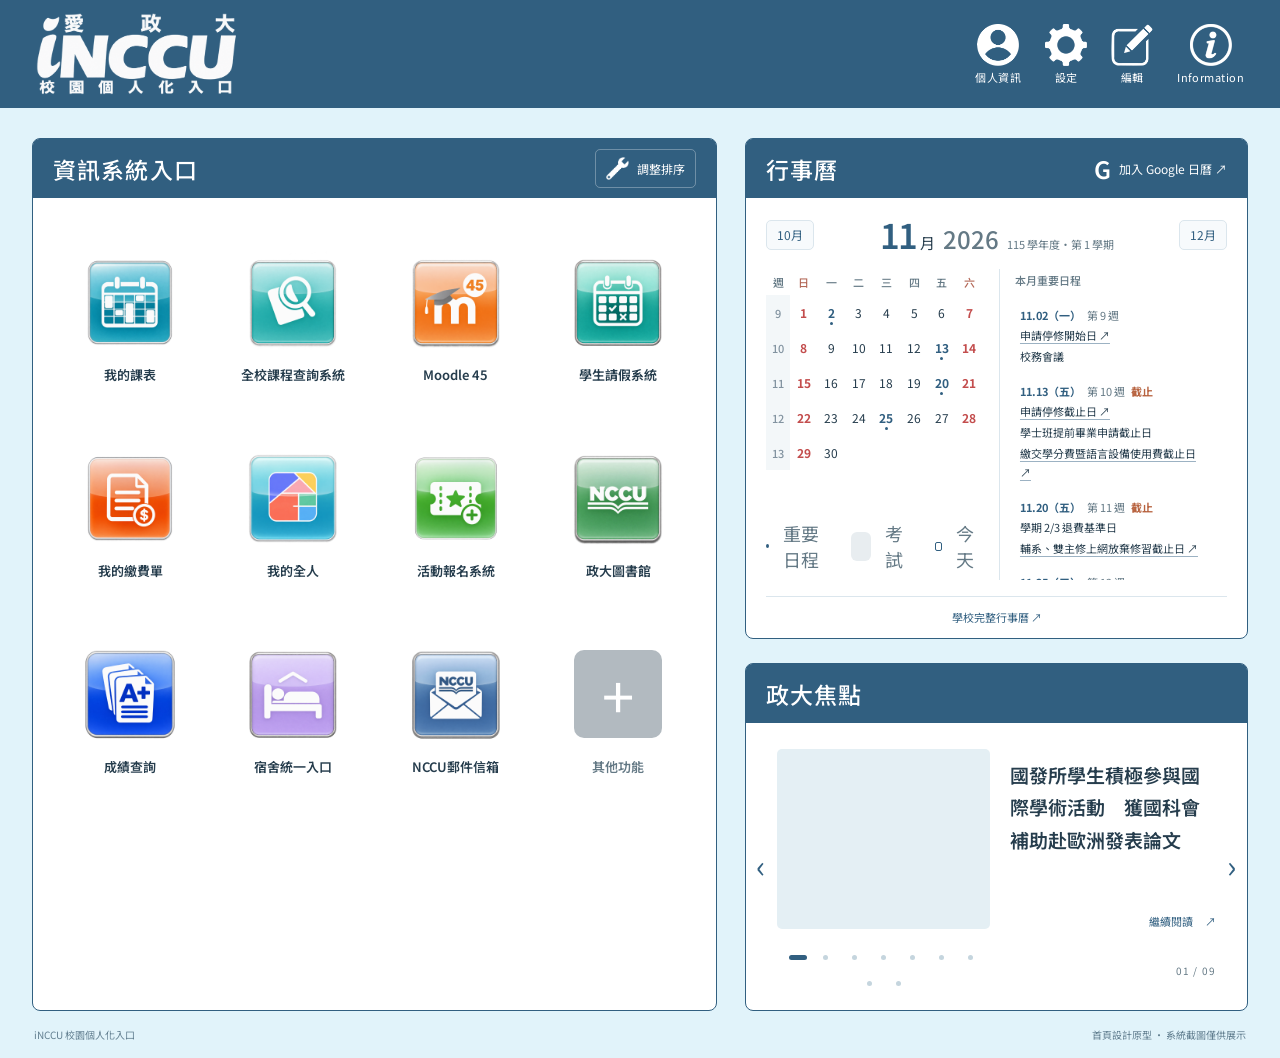
==== commit 9b202d42: "feature(CampusNews): crawl form NCCU website campus news automatically" ====
--- a/index.html
+++ b/index.html
@@ -13,6 +13,9 @@
   <link rel="stylesheet" href="styles.css">
   <script src="data.js" defer></script>
   <script src="app.js" defer></script>
+  <!-- 政大焦點由排程更新校園新聞資料，獨立於系統入口與行事曆的互動。 -->
+  <script src="announcements-data.js" defer></script>
+  <script src="announcements.js" defer></script>
 </head>
 <body>
   <a class="skip-link" href="#main">跳至主要內容</a>
@@ -58,12 +61,16 @@
     </section>
 
     <section class="panel news-panel" aria-labelledby="news-title">
-      <div class="panel-header"><h2 id="news-title">校園資訊</h2><span class="panel-kicker">CAMPUS NEWS</span></div>
-      <div class="news-body" role="region" aria-roledescription="輪播" aria-label="校園新聞與重要資訊">
-        <button id="news-prev" class="carousel-arrow previous" type="button" aria-label="上一則資訊">‹</button>
-        <a id="news-link" class="news-link" href="news.html"><div class="news-visual"><img id="news-image" src="assets/campus-placeholder.svg" alt=""><span id="news-image-label">校園新聞</span></div><div class="news-copy"><span class="news-eyebrow" id="news-category"></span><h3 id="news-heading"></h3><p id="news-summary"></p><span class="read-more">繼續閱讀 <span aria-hidden="true">↗</span></span></div></a>
-        <button id="news-next" class="carousel-arrow next" type="button" aria-label="下一則資訊">›</button>
-        <div class="news-bottom"><div id="news-dots" class="news-dots" aria-label="選擇資訊頁面"></div><span id="news-position" aria-live="polite"></span></div>
+      <div class="panel-header"><h2 id="news-title">政大焦點</h2><!--<span class="panel-kicker">NCCU FOCUS</span>--></div>
+      <div class="news-body" role="region" aria-roledescription="輪播" aria-label="政大焦點">
+        <button id="news-prev" class="carousel-arrow previous" type="button" aria-label="上一則新聞" disabled>‹</button>
+        <!-- 圖片、官方標題及繼續閱讀共用同一連結，不顯示摘要或自訂說明。 -->
+        <a id="news-link" class="news-link" href="https://www.nccu.edu.tw/p/412-1000-87.php?Lang=zh-tw" target="_blank" rel="noopener noreferrer">
+          <div class="news-visual"><img id="news-image" alt="" hidden referrerpolicy="no-referrer"></div>
+          <div class="news-copy"><h3 id="news-heading">前往政大校園新聞</h3><span class="read-more">繼續閱讀 <span aria-hidden="true">↗</span></span></div>
+        </a>
+        <button id="news-next" class="carousel-arrow next" type="button" aria-label="下一則新聞" disabled>›</button>
+        <div class="news-bottom"><div id="news-dots" class="news-dots" aria-label="選擇新聞"></div><span id="news-position" aria-live="polite"></span></div>
       </div>
     </section>
   </main>
--- a/styles.css
+++ b/styles.css
@@ -138,17 +138,19 @@
 .news-link { display: grid; grid-template-columns: 1.04fr 1fr; gap: 20px; align-items: stretch; text-decoration: none; min-width: 0; }
 .news-visual { position: relative; min-height: 180px; border-radius: 5px; background: #e4eff4; overflow: hidden; }
 .news-visual img { width: 100%; height: 100%; object-fit: cover; position: absolute; }
-.news-visual > span { position: absolute; top: 14px; left: 14px; color: var(--blue); font-size: 10px; letter-spacing: .14em; }
+/* 官方新聞可能沒有圖片；保持圖區尺寸，不使用不相關的示意照片。 */
+.news-visual img[hidden] { display: none; }
 .news-copy { display: flex; flex-direction: column; align-items: start; }
-.news-eyebrow { font-size: 9px; letter-spacing: .05em; color: var(--muted); }
 .news-copy h3 { font-size: 19px; font-weight: 600; line-height: 1.7; margin: 10px 0 9px; text-wrap: pretty; }
 .news-copy p { margin: 0 0 16px; color: var(--muted); font-size: 11px; line-height: 1.9; }
 .read-more { margin: auto 0 0 auto; font-size: 11px; color: var(--blue); display: flex; gap: 12px; }
 .news-link:hover .read-more { text-decoration: underline; }
 .carousel-arrow { position: absolute; top: calc(50% - 25px); width: 26px; height: 45px; padding: 0; border: 0; background: transparent; color: var(--blue); font-size: 31px; border-radius: 4px; }
 .carousel-arrow:hover { background: var(--blue-soft); }.previous { left: 2px; }.next { right: 2px; }
+.news-panel .carousel-arrow:disabled { opacity: .3; cursor: default; background: transparent; }
 .news-bottom { display: grid; grid-template-columns: 1.04fr 1fr; gap: 20px; margin-top: 17px; align-items: center; }
-.news-dots { display: flex; justify-content: center; gap: 4px; }
+/* 新聞列表則數較多，頁碼可換行，避免擠出卡片。 */
+.news-dots { display: flex; flex-wrap: wrap; justify-content: center; gap: 4px; }
 .news-dots button { width: 25px; height: 22px; padding: 8px 5px; border: 0; background: transparent; }
 .news-dots button::after { content: ''; display: block; height: 5px; width: 5px; margin: auto; background: #c5d5de; border-radius: 3px; transition: width .2s; }
 .news-dots button[aria-current=true]::after { width: 18px; background: var(--blue); }
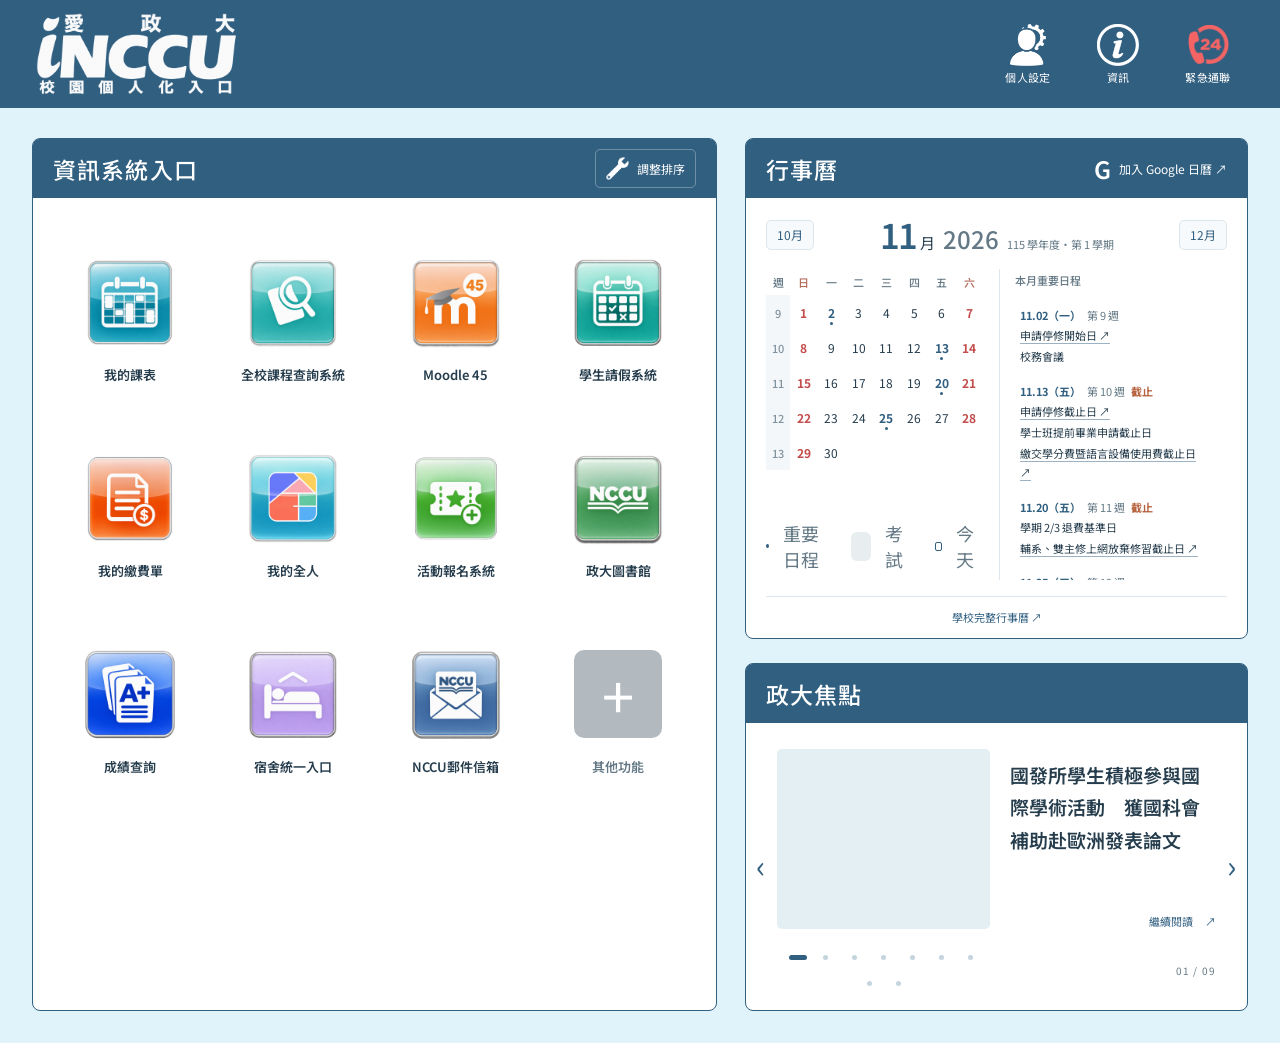
==== commit 7e5bf790: "feature(Top-right Function Tools): stimulate personal setting, information and emergency call" ====
--- a/index.html
+++ b/index.html
@@ -11,6 +11,8 @@
   <link rel="preconnect" href="https://fonts.gstatic.com" crossorigin>
   <link href="https://fonts.googleapis.com/css2?family=Noto+Sans+TC:wght@400;500;600;700&display=swap" rel="stylesheet">
   <link rel="stylesheet" href="styles.css">
+  <link rel="stylesheet" href="header-menu.css">
+  <script src="header-menu.js" defer></script>
   <script src="data.js" defer></script>
   <script src="app.js" defer></script>
   <!-- 政大焦點由排程更新校園新聞資料，獨立於系統入口與行事曆的互動。 -->
@@ -21,11 +23,10 @@
   <a class="skip-link" href="#main">跳至主要內容</a>
   <header class="site-header">
     <a class="brand" href="./" aria-label="iNCCU 愛政大首頁"><img src="assets/icons/iNCCUicon.png" alt="iNCCU 愛政大 校園個人化入口" width="550" height="226"></a>
-    <div class="header-tools" aria-label="個人功能（建置中）">
-      <button class="header-tool" type="button" aria-disabled="true" title="個人資訊（建置中）"><img src="assets/icons/Usericon.png" alt=""><span>個人資訊</span></button>
-      <button class="header-tool" type="button" aria-disabled="true" title="設定（建置中）"><img src="assets/icons/設定icon.png" alt=""><span>設定</span></button>
-      <button class="header-tool" type="button" aria-disabled="true" title="編輯首頁（建置中）"><img src="assets/icons/編輯icon.png" alt=""><span>編輯</span></button>
-      <button class="header-tool" type="button" aria-disabled="true" title="Information（建置中）"><img src="assets/icons/informationicon.png" alt=""><span>Information</span></button>
+    <div class="header-tools" role="group" aria-label="頁首功能選單">
+      <button class="header-tool" type="button" data-header-dialog="personal-dialog" aria-haspopup="dialog" aria-controls="personal-dialog" aria-label="個人設定" title="個人設定"><img src="assets/icons/個人設定icon.png" alt=""><span>個人設定</span></button>
+      <button class="header-tool" type="button" data-header-dialog="information-dialog" aria-haspopup="dialog" aria-controls="information-dialog" aria-label="資訊" title="資訊"><img src="assets/icons/informationicon.png" alt=""><span>資訊</span></button>
+      <button class="header-tool" type="button" data-header-dialog="emergency-dialog" aria-haspopup="dialog" aria-controls="emergency-dialog" aria-label="緊急通聯" title="緊急通聯"><img src="assets/icons/緊急通聯icon.png" alt=""><span>緊急通聯</span></button>
     </div>
   </header>
 
@@ -74,7 +75,94 @@
       </div>
     </section>
   </main>
-  <footer class="site-footer"><span>iNCCU 校園個人化入口</span><span>首頁設計原型 · 系統截圖僅供展示</span></footer>
+  <footer class="site-footer"><!--<span>iNCCU 校園個人化入口</span><span>首頁設計原型 · 系統截圖僅供展示</span>--></footer>
+
+  <!-- 頁首視窗獨立於工具目錄；設定僅模擬互動，不送出或儲存帳號資料。 -->
+  <dialog id="personal-dialog" class="header-dialog" aria-labelledby="personal-title">
+    <div class="dialog-header">
+      <h2 id="personal-title">個人設定</h2>
+      <button class="close-button" type="button" data-header-close aria-label="關閉個人設定" title="關閉個人設定" autofocus></button>
+    </div>
+    <div class="header-dialog-content">
+      <details class="header-settings-section">
+        <summary>更改密碼</summary>
+        <form id="header-password-form" class="header-fields" method="dialog" autocomplete="off" novalidate>
+          <label>新密碼<input id="header-new-password" type="password" autocomplete="new-password"></label>
+          <label>再次輸入新密碼<input id="header-confirm-password" type="password" autocomplete="new-password"></label>
+          <button class="header-primary-button" type="submit">確認變更</button>
+        </form>
+      </details>
+      <div class="header-fields header-settings-section">
+        <label>語言<select id="header-language"><option value="zh-Hant">繁體中文</option><option value="zh-Hans">簡體中文</option><option value="en">英文</option></select></label>
+        <label>自動登出時間<select id="header-logout-time"><option value="10">10 分鐘</option><option value="30" selected>30 分鐘</option><option value="60">60 分鐘</option><option value="120">120 分鐘</option><option value="never">不自動登出</option></select></label>
+        <button id="header-apply-settings" class="header-primary-button" type="button">套用設定</button>
+      </div>
+      <details class="header-settings-section">
+        <summary>進階設定</summary>
+        <form id="header-account-form" class="header-fields" method="dialog" autocomplete="off" novalidate>
+          <label>工作區帳號<input id="header-workspace-account" type="text" inputmode="email" autocomplete="off" spellcheck="false"></label>
+          <button id="header-link-account" class="header-primary-button" type="submit" aria-pressed="false">連結帳號</button>
+        </form>
+      </details>
+    </div>
+    <p class="header-feedback" role="status" aria-live="polite" aria-atomic="true"></p>
+  </dialog>
+
+  <dialog id="information-dialog" class="header-dialog" aria-labelledby="information-title">
+    <div class="dialog-header">
+      <h2 id="information-title">資訊</h2>
+      <button class="close-button" type="button" data-header-close aria-label="關閉資訊" title="關閉資訊" autofocus></button>
+    </div>
+    <div class="header-dialog-content">
+      <section class="header-history" aria-labelledby="header-history-title">
+        <h3 id="header-history-title">登入歷史</h3>
+        <label class="header-history-filter">查詢範圍<select id="header-history-range"><option value="7">最近 7 天</option><option value="30">最近 30 天</option><option value="all">全部</option></select></label>
+        <table class="header-history-table">
+          <caption class="sr-only">登入時間與網路位址</caption>
+          <thead><tr><th scope="col">時間</th><th scope="col">網路位址</th></tr></thead>
+          <tbody id="header-history-rows"></tbody>
+        </table>
+      </section>
+      <nav class="header-info-links" aria-label="校園資訊連結">
+        <a href="https://i.nccu.edu.tw/doc/index.html" target="_blank" rel="noopener noreferrer">iNCCU 說明<span aria-hidden="true">↗</span></a>
+        <a href="https://www.nccu.edu.tw/index.php?Lang=zh-tw" target="_blank" rel="noopener noreferrer">政大首頁<span aria-hidden="true">↗</span></a>
+        <a href="https://www.nccu.edu.tw/p/426-1000-83.php?Lang=zh-tw#gsc.tab=0" target="_blank" rel="noopener noreferrer">交通與校園地圖<span aria-hidden="true">↗</span></a>
+      </nav>
+      <address class="header-contact">
+        <p>電話：<a href="tel:0229393091">02-29393091</a></p>
+        <p>地址：116011 臺北市文山區指南路二段64號</p>
+      </address>
+    </div>
+  </dialog>
+
+  <dialog id="emergency-dialog" class="header-dialog" aria-labelledby="emergency-title">
+    <div class="dialog-header">
+      <h2 id="emergency-title">緊急通聯</h2>
+      <button class="close-button" type="button" data-header-close aria-label="關閉緊急通聯" title="關閉緊急通聯" autofocus></button>
+    </div>
+    <!-- 整張號碼卡都是複製按鈕；僅複製號碼，不會撥出電話。 -->
+    <div class="header-emergency-list">
+      <button class="header-phone-card header-phone-urgent" type="button" data-copy-number="0919-099-119" aria-label="複製24小時緊急事件通聯窗口電話0919-099-119">
+        <span class="header-phone-label">24 小時緊急事件通聯窗口</span>
+        <strong>0919-099-119</strong>
+        <span>校內分機：66119</span>
+        <span class="header-copy-label">點擊複製號碼</span>
+      </button>
+      <button class="header-phone-card" type="button" data-copy-number="02-2938-7129" aria-label="複製駐警隊或警衛室電話02-2938-7129">
+        <span class="header-phone-label">駐警隊／警衛室</span>
+        <strong>02-2938-7129</strong>
+        <span>校內分機：66110</span>
+        <span class="header-copy-label">點擊複製號碼</span>
+      </button>
+      <button class="header-phone-card" type="button" data-copy-number="02-2939-3091" aria-label="複製駐警隊或警衛室另一支電話02-2939-3091">
+        <span class="header-phone-label">駐警隊／警衛室・其他聯絡號碼</span>
+        <strong>02-2939-3091</strong>
+        <span>校內分機：66110</span>
+        <span class="header-copy-label">點擊複製號碼</span>
+      </button>
+    </div>
+    <p class="header-feedback" role="status" aria-live="polite" aria-atomic="true"></p>
+  </dialog>
 
   <dialog id="add-dialog" aria-labelledby="add-title" aria-describedby="add-description">
     <div class="dialog-header"><div><!--<span class="eyebrow">YOUR CAMPUS TOOLKIT</span>--><h2 id="add-title">其他功能</h2></div><button class="close-button" id="close-dialog" type="button" aria-label="關閉其他功能" title="關閉其他功能"></button></div>
--- a/header-menu.css
+++ b/header-menu.css
@@ -0,0 +1,62 @@
+/* 僅作用於頁首功能與其視窗，沿用既有色彩、字體和關閉按鈕。 */
+.header-tools { display: grid; grid-template-columns: repeat(3, 72px); gap: 18px; }
+.header-tools .header-tool { width: 72px; min-height: 70px; padding: 8px 4px; border-radius: 10px; cursor: pointer; transition: background .15s ease; }
+.header-tools .header-tool:hover, .header-tools .header-tool:focus-visible { background: #ffffff20; }
+.header-tools .header-tool img { width: 42px; height: 42px; }
+
+.header-dialog { width: min(440px, calc(100% - 32px)); padding: 24px; overflow-y: auto; }
+.header-dialog .dialog-header { gap: 12px; }
+.header-dialog-content { display: grid; gap: 20px; margin-top: 24px; }
+.header-dialog h3 { margin: 0 0 14px; font-size: 17px; font-weight: 600; }
+.header-dialog input, .header-dialog select { width: 100%; min-width: 0; min-height: 44px; padding: 10px 12px; border: 1px solid #b8cdd9; border-radius: 6px; background: white; color: var(--ink); font: inherit; outline-offset: 3px; }
+.header-dialog input[readonly] { background: var(--blue-soft); }
+.header-settings-section { padding-bottom: 18px; border-bottom: 1px solid var(--line); }
+.header-settings-section:last-child { padding-bottom: 0; border: 0; }
+.header-settings-section summary { cursor: pointer; font-size: 16px; font-weight: 600; padding: 5px 0; }
+.header-settings-section[open] summary { margin-bottom: 14px; }
+.header-fields { display: grid; gap: 14px; font-size: 14px; }
+.header-fields label { display: grid; gap: 8px; }
+.header-primary-button { min-height: 44px; padding: 10px 16px; border: 1px solid var(--blue); border-radius: 6px; color: white; background: var(--blue); font-weight: 500; }
+.header-primary-button:hover { background: var(--blue-dark); }
+.header-history-filter { display: flex; align-items: center; justify-content: space-between; gap: 12px; font-size: 14px; }
+.header-history-filter select { width: 150px; }
+.header-history-table { width: 100%; border-collapse: collapse; margin-top: 12px; font-size: 13px; font-variant-numeric: tabular-nums; }
+.header-history-table th, .header-history-table td { padding: 11px 5px; text-align: left; border-bottom: 1px solid var(--line); }
+.header-history-table th { color: var(--muted); font-weight: 500; }
+.header-info-links { display: grid; gap: 10px; }
+.header-info-links a { display: flex; justify-content: space-between; gap: 12px; padding: 14px; border: 1px solid var(--line); border-radius: 7px; text-decoration: none; font-size: 15px; }
+.header-info-links a:hover { background: var(--blue-soft); border-color: var(--blue); }
+.header-contact { font-style: normal; font-size: 14px; line-height: 1.8; color: var(--muted); }
+.header-contact p { margin: 0 0 6px; }
+
+/* 全寬號碼卡保留足夠點擊範圍，數字可選取以供手動複製。 */
+.header-emergency-list { display: grid; gap: 14px; margin-top: 24px; }
+.header-phone-card { display: grid; justify-items: center; gap: 7px; width: 100%; padding: 20px 12px; border: 1px solid #b8cdd9; border-radius: 9px; background: var(--blue-soft); color: var(--blue-dark); text-align: center; font-size: 14px; transition: background .15s ease, transform .15s ease; }
+.header-phone-card:hover { background: #dbeaf4; transform: translateY(1px); }
+.header-phone-card strong { font-size: clamp(24px, 6vw, 32px); line-height: 1.4; font-weight: 700; font-variant-numeric: tabular-nums; user-select: text; }
+.header-phone-label { font-weight: 500; }
+.header-copy-label { margin-top: 3px; font-size: 12px; }
+.header-phone-urgent { border-color: #e8b5b4; background: #fff3f2; color: #9e3438; }
+.header-phone-urgent:hover { background: #fbe4e2; }
+
+/* 提示放在 dialog 內，才能顯示在原生視窗的最上層。 */
+.header-feedback { position: sticky; bottom: 0; margin: 16px 0 0; padding: 10px 12px; min-height: 42px; border-radius: 6px; background: var(--blue-dark); color: white; text-align: center; font-size: 14px; opacity: 0; pointer-events: none; transition: opacity .15s ease; }
+.header-feedback.is-visible { opacity: 1; }
+.header-feedback.is-error { background: #9e3438; }
+.header-copy-buffer { position: fixed; width: 1px; height: 1px; opacity: 0; pointer-events: none; }
+
+@media (max-width: 850px) {
+  .header-tools { grid-template-columns: repeat(3, 56px); gap: 12px; }
+  .header-tools .header-tool { width: 56px; min-height: 58px; }
+  .header-tools .header-tool img { width: 32px; height: 32px; }
+}
+@media (max-width: 480px) {
+  .header-tools { grid-template-columns: repeat(3, 44px); gap: 8px; }
+  .header-tools .header-tool { width: 44px; min-height: 44px; padding: 6px; }
+  .header-tools .header-tool img { width: 28px; height: 28px; }
+  .header-dialog { padding: 22px 18px; }
+  .header-history-table { font-size: 12px; }
+}
+@media (prefers-reduced-motion: reduce) {
+  .header-tools .header-tool, .header-phone-card, .header-feedback { transition: none; }
+}
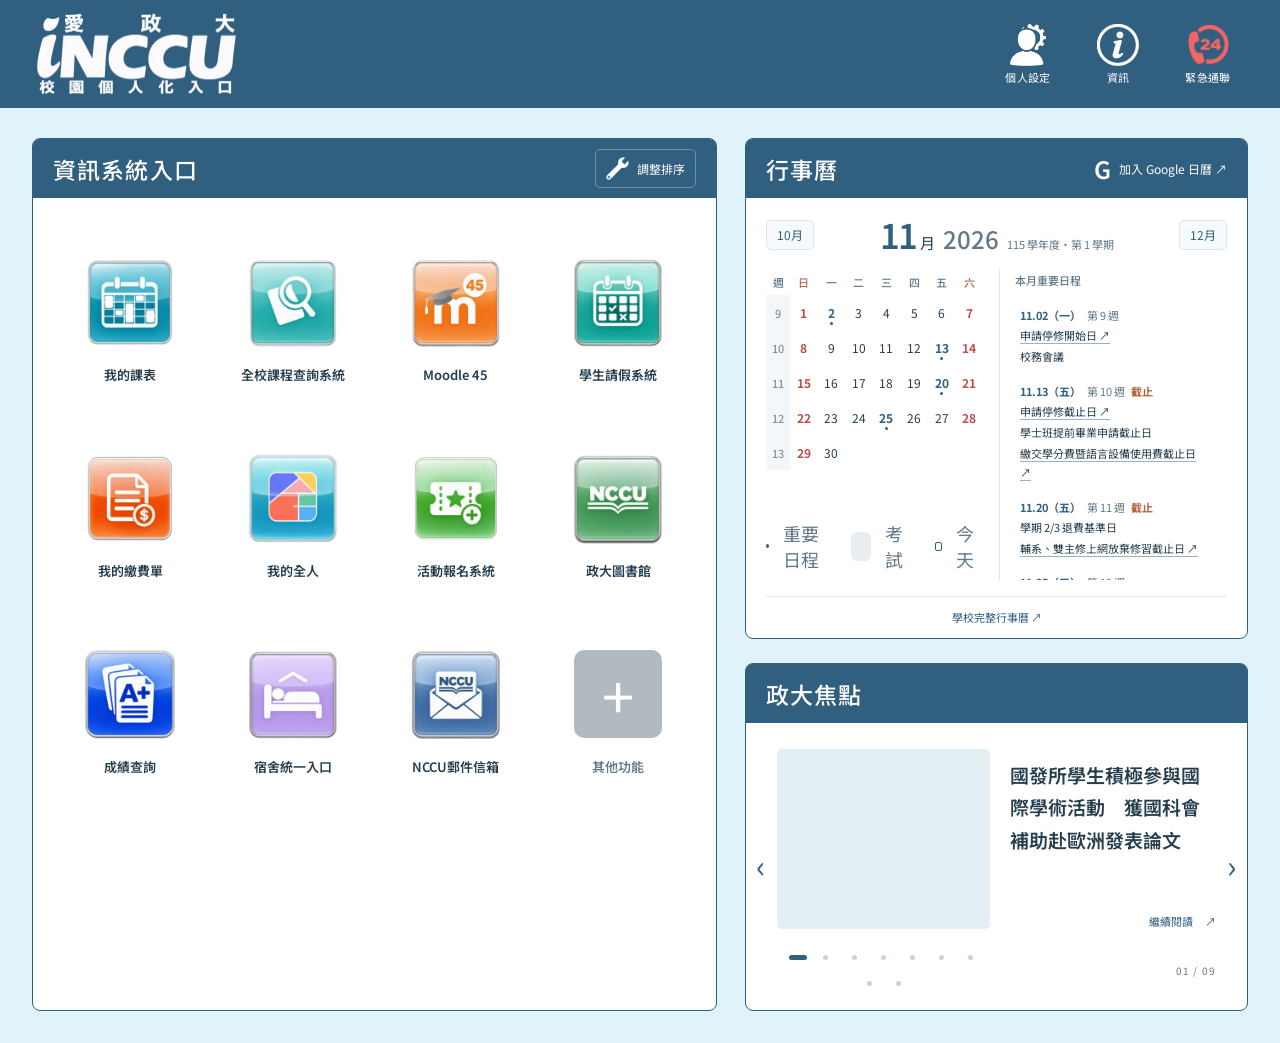
==== commit 40011aeb: "perf: optimize image loading" ====
--- a/index.html
+++ b/index.html
@@ -14,6 +14,8 @@
   <link rel="stylesheet" href="header-menu.css">
   <script src="header-menu.js" defer></script>
   <script src="data.js" defer></script>
+  <script src="image-assets.js" defer></script>
+  <script src="image-loader.js" defer></script>
   <script src="app.js" defer></script>
   <!-- 政大焦點由排程更新校園新聞資料，獨立於系統入口與行事曆的互動。 -->
   <script src="announcements-data.js" defer></script>
@@ -22,11 +24,12 @@
 <body>
   <a class="skip-link" href="#main">跳至主要內容</a>
   <header class="site-header">
-    <a class="brand" href="./" aria-label="iNCCU 愛政大首頁"><img src="assets/icons/iNCCUicon.png" alt="iNCCU 愛政大 校園個人化入口" width="550" height="226"></a>
+    <!-- picture 直接選取較小的 WebP；原 PNG 保留作為相容與載入失敗時的來源。 -->
+    <a class="brand" href="./" aria-label="iNCCU 愛政大首頁"><picture><source type="image/webp" srcset="assets/optimized/icons/iNCCUicon.webp"><img src="assets/icons/iNCCUicon.png" data-original-src="assets/icons/iNCCUicon.png" alt="iNCCU 愛政大 校園個人化入口" width="404" height="165" decoding="async" fetchpriority="high"></picture></a>
     <div class="header-tools" role="group" aria-label="頁首功能選單">
-      <button class="header-tool" type="button" data-header-dialog="personal-dialog" aria-haspopup="dialog" aria-controls="personal-dialog" aria-label="個人設定" title="個人設定"><img src="assets/icons/個人設定icon.png" alt=""><span>個人設定</span></button>
-      <button class="header-tool" type="button" data-header-dialog="information-dialog" aria-haspopup="dialog" aria-controls="information-dialog" aria-label="資訊" title="資訊"><img src="assets/icons/informationicon.png" alt=""><span>資訊</span></button>
-      <button class="header-tool" type="button" data-header-dialog="emergency-dialog" aria-haspopup="dialog" aria-controls="emergency-dialog" aria-label="緊急通聯" title="緊急通聯"><img src="assets/icons/緊急通聯icon.png" alt=""><span>緊急通聯</span></button>
+      <button class="header-tool" type="button" data-header-dialog="personal-dialog" aria-haspopup="dialog" aria-controls="personal-dialog" aria-label="個人設定" title="個人設定"><picture><source type="image/webp" srcset="assets/optimized/icons/個人設定icon.webp"><img src="assets/icons/個人設定icon.png" data-original-src="assets/icons/個人設定icon.png" alt="" width="136" height="163" decoding="async"></picture><span>個人設定</span></button>
+      <button class="header-tool" type="button" data-header-dialog="information-dialog" aria-haspopup="dialog" aria-controls="information-dialog" aria-label="資訊" title="資訊"><picture><source type="image/webp" srcset="assets/optimized/icons/informationicon.webp"><img src="assets/icons/informationicon.png" data-original-src="assets/icons/informationicon.png" alt="" width="165" height="165" decoding="async"></picture><span>資訊</span></button>
+      <button class="header-tool" type="button" data-header-dialog="emergency-dialog" aria-haspopup="dialog" aria-controls="emergency-dialog" aria-label="緊急通聯" title="緊急通聯"><picture><source type="image/webp" srcset="assets/optimized/icons/緊急通聯icon.webp"><img src="assets/icons/緊急通聯icon.png" data-original-src="assets/icons/緊急通聯icon.png" alt="" width="180" height="163" decoding="async"></picture><span>緊急通聯</span></button>
     </div>
   </header>
 
@@ -34,7 +37,7 @@
     <section class="panel systems-panel" aria-labelledby="systems-title">
       <div class="panel-header">
         <h1 id="systems-title">資訊系統入口</h1>
-        <button id="edit-tools" class="panel-action edit-button" type="button" aria-pressed="false"><img src="assets/icons/區塊調整icon.png" alt=""><span>調整排序</span></button>
+        <button id="edit-tools" class="panel-action edit-button" type="button" aria-pressed="false"><picture><source type="image/webp" srcset="assets/optimized/icons/區塊調整icon.webp"><img src="assets/icons/區塊調整icon.png" data-original-src="assets/icons/區塊調整icon.png" alt="" width="122" height="122" decoding="async"></picture><span>調整排序</span></button>
       </div>
       <div class="systems-body">
         <div class="section-caption"><!-- <span id="tools-hint">你的常用校園服務，都在這裡。</span> --><!-- <span id="tool-count">16 個常用工具</span> --></div>
--- a/styles.css
+++ b/styles.css
@@ -28,6 +28,8 @@
 .skip-link:focus { transform: translateY(0); }
 .site-header { height: 108px; background: var(--blue); display: flex; align-items: center; justify-content: space-between; padding: 12px 36px; }
 .brand { display: inline-flex; }
+/* picture 不增加文字行高，保持原本的頁首與按鈕圖示對齊。 */
+.brand picture, .header-tool picture, .edit-button picture { display: flex; }
 .brand img { width: 202px; height: 83px; object-fit: contain; }
 .header-tools { display: flex; align-items: center; gap: 24px; }
 .header-tool { border: 0; padding: 0; color: white; background: none; display: grid; justify-items: center; gap: 3px; cursor: default; }
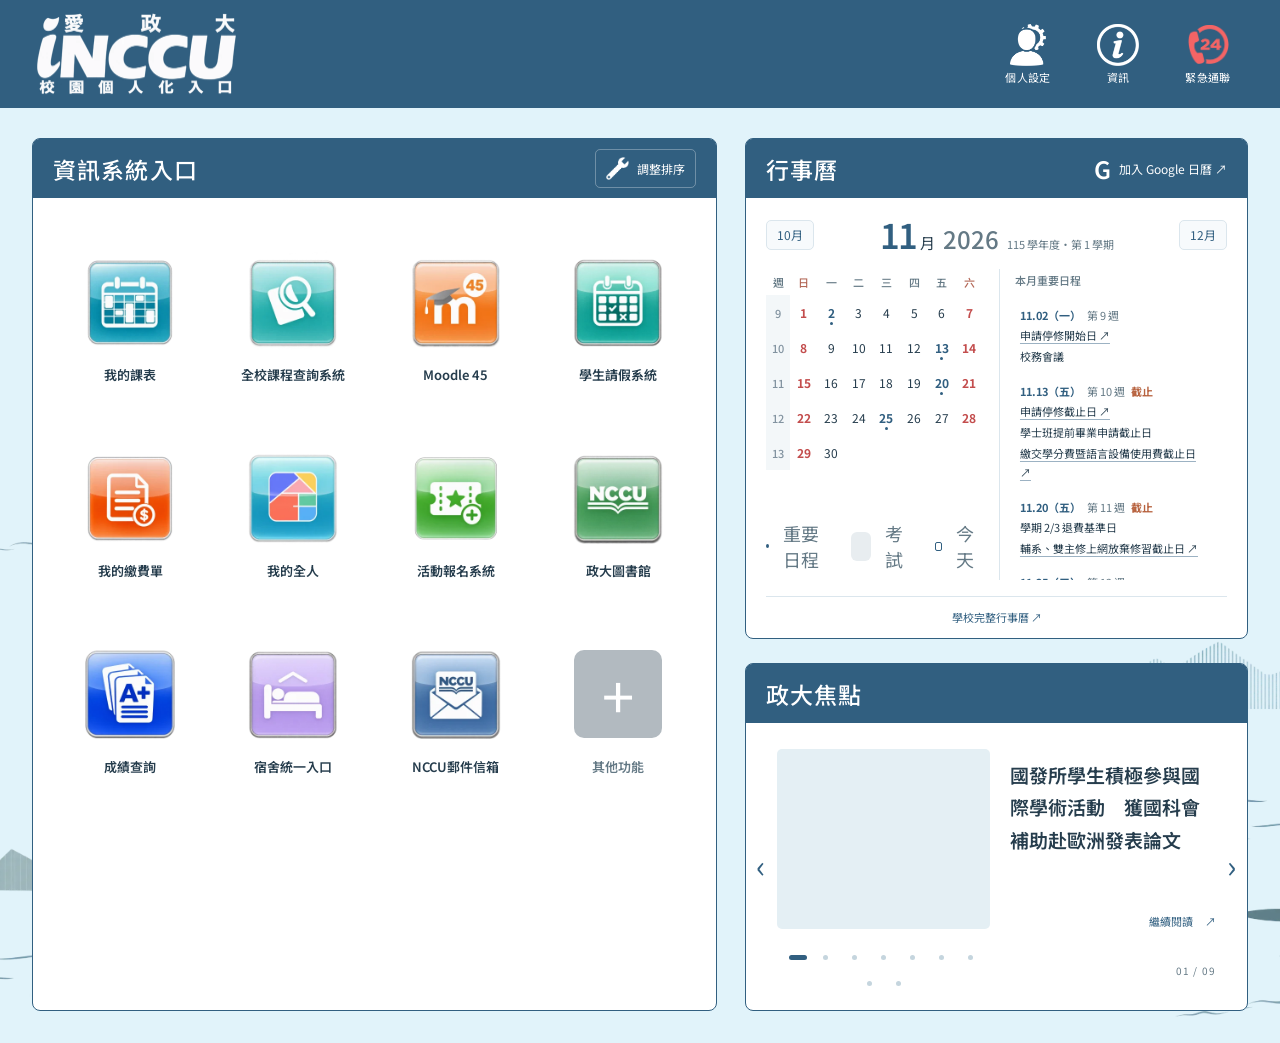
==== commit f6af2efb: "style: format CSS, add background mountain" ====
--- a/index.html
+++ b/index.html
@@ -1,5 +1,6 @@
 <!doctype html>
 <html lang="zh-Hant">
+
 <head>
   <meta charset="UTF-8">
   <meta name="viewport" content="width=device-width, initial-scale=1">
@@ -21,15 +22,41 @@
   <script src="announcements-data.js" defer></script>
   <script src="announcements.js" defer></script>
 </head>
+
 <body>
   <a class="skip-link" href="#main">跳至主要內容</a>
   <header class="site-header">
     <!-- picture 直接選取較小的 WebP；原 PNG 保留作為相容與載入失敗時的來源。 -->
-    <a class="brand" href="./" aria-label="iNCCU 愛政大首頁"><picture><source type="image/webp" srcset="assets/optimized/icons/iNCCUicon.webp"><img src="assets/icons/iNCCUicon.png" data-original-src="assets/icons/iNCCUicon.png" alt="iNCCU 愛政大 校園個人化入口" width="404" height="165" decoding="async" fetchpriority="high"></picture></a>
+    <a class="brand" href="./" aria-label="iNCCU 愛政大首頁">
+      <picture>
+        <source type="image/webp" srcset="assets/optimized/icons/iNCCUicon.webp"><img src="assets/icons/iNCCUicon.png"
+          data-original-src="assets/icons/iNCCUicon.png" alt="iNCCU 愛政大 校園個人化入口" width="404" height="165"
+          decoding="async" fetchpriority="high">
+      </picture>
+    </a>
     <div class="header-tools" role="group" aria-label="頁首功能選單">
-      <button class="header-tool" type="button" data-header-dialog="personal-dialog" aria-haspopup="dialog" aria-controls="personal-dialog" aria-label="個人設定" title="個人設定"><picture><source type="image/webp" srcset="assets/optimized/icons/個人設定icon.webp"><img src="assets/icons/個人設定icon.png" data-original-src="assets/icons/個人設定icon.png" alt="" width="136" height="163" decoding="async"></picture><span>個人設定</span></button>
-      <button class="header-tool" type="button" data-header-dialog="information-dialog" aria-haspopup="dialog" aria-controls="information-dialog" aria-label="資訊" title="資訊"><picture><source type="image/webp" srcset="assets/optimized/icons/informationicon.webp"><img src="assets/icons/informationicon.png" data-original-src="assets/icons/informationicon.png" alt="" width="165" height="165" decoding="async"></picture><span>資訊</span></button>
-      <button class="header-tool" type="button" data-header-dialog="emergency-dialog" aria-haspopup="dialog" aria-controls="emergency-dialog" aria-label="緊急通聯" title="緊急通聯"><picture><source type="image/webp" srcset="assets/optimized/icons/緊急通聯icon.webp"><img src="assets/icons/緊急通聯icon.png" data-original-src="assets/icons/緊急通聯icon.png" alt="" width="180" height="163" decoding="async"></picture><span>緊急通聯</span></button>
+      <button class="header-tool" type="button" data-header-dialog="personal-dialog" aria-haspopup="dialog"
+        aria-controls="personal-dialog" aria-label="個人設定" title="個人設定">
+        <picture>
+          <source type="image/webp" srcset="assets/optimized/icons/個人設定icon.webp"><img src="assets/icons/個人設定icon.png"
+            data-original-src="assets/icons/個人設定icon.png" alt="" width="136" height="163" decoding="async">
+        </picture><span>個人設定</span>
+      </button>
+      <button class="header-tool" type="button" data-header-dialog="information-dialog" aria-haspopup="dialog"
+        aria-controls="information-dialog" aria-label="資訊" title="資訊">
+        <picture>
+          <source type="image/webp" srcset="assets/optimized/icons/informationicon.webp"><img
+            src="assets/icons/informationicon.png" data-original-src="assets/icons/informationicon.png" alt=""
+            width="165" height="165" decoding="async">
+        </picture><span>資訊</span>
+      </button>
+      <button class="header-tool" type="button" data-header-dialog="emergency-dialog" aria-haspopup="dialog"
+        aria-controls="emergency-dialog" aria-label="緊急通聯" title="緊急通聯">
+        <picture>
+          <source type="image/webp" srcset="assets/optimized/icons/緊急通聯icon.webp"><img src="assets/icons/緊急通聯icon.png"
+            data-original-src="assets/icons/緊急通聯icon.png" alt="" width="180" height="163" decoding="async">
+        </picture><span>緊急通聯</span>
+      </button>
     </div>
   </header>
 
@@ -37,44 +64,77 @@
     <section class="panel systems-panel" aria-labelledby="systems-title">
       <div class="panel-header">
         <h1 id="systems-title">資訊系統入口</h1>
-        <button id="edit-tools" class="panel-action edit-button" type="button" aria-pressed="false"><picture><source type="image/webp" srcset="assets/optimized/icons/區塊調整icon.webp"><img src="assets/icons/區塊調整icon.png" data-original-src="assets/icons/區塊調整icon.png" alt="" width="122" height="122" decoding="async"></picture><span>調整排序</span></button>
+        <button id="edit-tools" class="panel-action edit-button" type="button" aria-pressed="false">
+          <picture>
+            <source type="image/webp" srcset="assets/optimized/icons/區塊調整icon.webp"><img src="assets/icons/區塊調整icon.png"
+              data-original-src="assets/icons/區塊調整icon.png" alt="" width="122" height="122" decoding="async">
+          </picture><span>調整排序</span>
+        </button>
       </div>
       <div class="systems-body">
-        <div class="section-caption"><!-- <span id="tools-hint">你的常用校園服務，都在這裡。</span> --><!-- <span id="tool-count">16 個常用工具</span> --></div>
+        <div class="section-caption">
+          <!-- <span id="tools-hint">你的常用校園服務，都在這裡。</span> --><!-- <span id="tool-count">16 個常用工具</span> -->
+        </div>
         <p id="edit-hint" class="edit-hint" hidden>拖曳圖示至藍色插入線的位置，或使用前移／後移按鈕。按 × 可移除，完成後按「完成編輯」。</p>
         <ul id="tool-grid" class="tool-grid" aria-label="常用資訊系統"></ul>
-        <div class="systems-footer"><!--<span class="small-dot"></span>--><!-- <span>依欄由上至下、由左至右排列</span> --><!-- <span class="saved-note" id="save-state">已儲存於此瀏覽器</span> --></div>
+        <div class="systems-footer">
+          <!--<span class="small-dot"></span>--><!-- <span>依欄由上至下、由左至右排列</span> --><!-- <span class="saved-note" id="save-state">已儲存於此瀏覽器</span> -->
+        </div>
       </div>
     </section>
 
     <section class="panel calendar-panel" aria-labelledby="calendar-title">
-      <div class="panel-header"><h2 id="calendar-title">行事曆</h2><a id="google-calendar" class="panel-action google-link" target="_blank" rel="noopener noreferrer"><span class="google-mark" aria-hidden="true">G</span><span>加入 Google 日曆<span class="external-mark" aria-hidden="true"> ↗</span></span></a></div>
+      <div class="panel-header">
+        <h2 id="calendar-title">行事曆</h2><a id="google-calendar" class="panel-action google-link" target="_blank"
+          rel="noopener noreferrer"><span class="google-mark" aria-hidden="true">G</span><span>加入 Google 日曆<span
+              class="external-mark" aria-hidden="true"> ↗</span></span></a>
+      </div>
       <div class="calendar-body">
         <div class="calendar-topline">
           <button id="month-prev" class="month-step" type="button" aria-label="切換至 10 月">10月</button>
-          <div class="month-title"><div><span class="month-number">11</span><span class="month-label">月</span></div><span class="year-label">2026</span><span class="semester-label">115 學年度・第 1 學期</span></div>
+          <div class="month-title">
+            <div><span class="month-number">11</span><span class="month-label">月</span></div><span
+              class="year-label">2026</span><span class="semester-label">115 學年度・第 1 學期</span>
+          </div>
           <button id="month-next" class="month-step" type="button" aria-label="切換至 12 月">12月</button>
         </div>
         <div class="calendar-content">
-          <div class="month-area"><table id="month-calendar" class="month-calendar"><caption class="sr-only">2026 年 11 月學校行事曆，左欄為學期週次</caption></table><div class="calendar-legend"><span class="event-dot"></span>重要日程   <span class="day-number is-exam"> </span>
-  考試 <span class="today-key"> </span>今天</div></div>
-          <div class="agenda-area"><h3>本月重要日程</h3><ol id="agenda" class="agenda" tabindex="0" aria-label="本月重要日程，可上下捲動"></ol></div>
-        </div>
-        <div class="calendar-footer"><!--<span>點選有圓點的日期，查看對應日程</span>--><a id="official-calendar" target="_blank" rel="noopener noreferrer">學校完整行事曆 ↗</a></div>
+          <div class="month-area">
+            <table id="month-calendar" class="month-calendar">
+              <caption class="sr-only">2026 年 11 月學校行事曆，左欄為學期週次</caption>
+            </table>
+            <div class="calendar-legend"><span class="event-dot"></span>重要日程 <span class="day-number is-exam"> </span>
+              考試 <span class="today-key"> </span>今天</div>
+          </div>
+          <div class="agenda-area">
+            <h3>本月重要日程</h3>
+            <ol id="agenda" class="agenda" tabindex="0" aria-label="本月重要日程，可上下捲動"></ol>
+          </div>
+        </div>
+        <div class="calendar-footer"><!--<span>點選有圓點的日期，查看對應日程</span>--><a id="official-calendar" target="_blank"
+            rel="noopener noreferrer">學校完整行事曆 ↗</a></div>
       </div>
     </section>
 
     <section class="panel news-panel" aria-labelledby="news-title">
-      <div class="panel-header"><h2 id="news-title">政大焦點</h2><!--<span class="panel-kicker">NCCU FOCUS</span>--></div>
+      <div class="panel-header">
+        <h2 id="news-title">政大焦點</h2><!--<span class="panel-kicker">NCCU FOCUS</span>-->
+      </div>
       <div class="news-body" role="region" aria-roledescription="輪播" aria-label="政大焦點">
         <button id="news-prev" class="carousel-arrow previous" type="button" aria-label="上一則新聞" disabled>‹</button>
         <!-- 圖片、官方標題及繼續閱讀共用同一連結，不顯示摘要或自訂說明。 -->
-        <a id="news-link" class="news-link" href="https://www.nccu.edu.tw/p/412-1000-87.php?Lang=zh-tw" target="_blank" rel="noopener noreferrer">
+        <a id="news-link" class="news-link" href="https://www.nccu.edu.tw/p/412-1000-87.php?Lang=zh-tw" target="_blank"
+          rel="noopener noreferrer">
           <div class="news-visual"><img id="news-image" alt="" hidden referrerpolicy="no-referrer"></div>
-          <div class="news-copy"><h3 id="news-heading">前往政大校園新聞</h3><span class="read-more">繼續閱讀 <span aria-hidden="true">↗</span></span></div>
+          <div class="news-copy">
+            <h3 id="news-heading">前往政大校園新聞</h3><span class="read-more">繼續閱讀 <span aria-hidden="true">↗</span></span>
+          </div>
         </a>
         <button id="news-next" class="carousel-arrow next" type="button" aria-label="下一則新聞" disabled>›</button>
-        <div class="news-bottom"><div id="news-dots" class="news-dots" aria-label="選擇新聞"></div><span id="news-position" aria-live="polite"></span></div>
+        <div class="news-bottom">
+          <div id="news-dots" class="news-dots" aria-label="選擇新聞"></div><span id="news-position"
+            aria-live="polite"></span>
+        </div>
       </div>
     </section>
   </main>
@@ -84,7 +144,8 @@
   <dialog id="personal-dialog" class="header-dialog" aria-labelledby="personal-title">
     <div class="dialog-header">
       <h2 id="personal-title">個人設定</h2>
-      <button class="close-button" type="button" data-header-close aria-label="關閉個人設定" title="關閉個人設定" autofocus></button>
+      <button class="close-button" type="button" data-header-close aria-label="關閉個人設定" title="關閉個人設定"
+        autofocus></button>
     </div>
     <div class="header-dialog-content">
       <details class="header-settings-section">
@@ -96,15 +157,27 @@
         </form>
       </details>
       <div class="header-fields header-settings-section">
-        <label>語言<select id="header-language"><option value="zh-Hant">繁體中文</option><option value="zh-Hans">簡體中文</option><option value="en">英文</option></select></label>
-        <label>自動登出時間<select id="header-logout-time"><option value="10">10 分鐘</option><option value="30" selected>30 分鐘</option><option value="60">60 分鐘</option><option value="120">120 分鐘</option><option value="never">不自動登出</option></select></label>
+        <label>語言<select id="header-language">
+            <option value="zh-Hant">繁體中文</option>
+            <option value="zh-Hans">簡體中文</option>
+            <option value="en">英文</option>
+          </select></label>
+        <label>自動登出時間<select id="header-logout-time">
+            <option value="10">10 分鐘</option>
+            <option value="30" selected>30 分鐘</option>
+            <option value="60">60 分鐘</option>
+            <option value="120">120 分鐘</option>
+            <option value="never">不自動登出</option>
+          </select></label>
         <button id="header-apply-settings" class="header-primary-button" type="button">套用設定</button>
       </div>
       <details class="header-settings-section">
         <summary>進階設定</summary>
         <form id="header-account-form" class="header-fields" method="dialog" autocomplete="off" novalidate>
-          <label>工作區帳號<input id="header-workspace-account" type="text" inputmode="email" autocomplete="off" spellcheck="false"></label>
-          <button id="header-link-account" class="header-primary-button" type="submit" aria-pressed="false">連結帳號</button>
+          <label>工作區帳號<input id="header-workspace-account" type="text" inputmode="email" autocomplete="off"
+              spellcheck="false"></label>
+          <button id="header-link-account" class="header-primary-button" type="submit"
+            aria-pressed="false">連結帳號</button>
         </form>
       </details>
     </div>
@@ -119,17 +192,29 @@
     <div class="header-dialog-content">
       <section class="header-history" aria-labelledby="header-history-title">
         <h3 id="header-history-title">登入歷史</h3>
-        <label class="header-history-filter">查詢範圍<select id="header-history-range"><option value="7">最近 7 天</option><option value="30">最近 30 天</option><option value="all">全部</option></select></label>
+        <label class="header-history-filter">查詢範圍<select id="header-history-range">
+            <option value="7">最近 7 天</option>
+            <option value="30">最近 30 天</option>
+            <option value="all">全部</option>
+          </select></label>
         <table class="header-history-table">
           <caption class="sr-only">登入時間與網路位址</caption>
-          <thead><tr><th scope="col">時間</th><th scope="col">網路位址</th></tr></thead>
+          <thead>
+            <tr>
+              <th scope="col">時間</th>
+              <th scope="col">網路位址</th>
+            </tr>
+          </thead>
           <tbody id="header-history-rows"></tbody>
         </table>
       </section>
       <nav class="header-info-links" aria-label="校園資訊連結">
-        <a href="https://i.nccu.edu.tw/doc/index.html" target="_blank" rel="noopener noreferrer">iNCCU 說明<span aria-hidden="true">↗</span></a>
-        <a href="https://www.nccu.edu.tw/index.php?Lang=zh-tw" target="_blank" rel="noopener noreferrer">政大首頁<span aria-hidden="true">↗</span></a>
-        <a href="https://www.nccu.edu.tw/p/426-1000-83.php?Lang=zh-tw#gsc.tab=0" target="_blank" rel="noopener noreferrer">交通與校園地圖<span aria-hidden="true">↗</span></a>
+        <a href="https://i.nccu.edu.tw/doc/index.html" target="_blank" rel="noopener noreferrer">iNCCU 說明<span
+            aria-hidden="true">↗</span></a>
+        <a href="https://www.nccu.edu.tw/index.php?Lang=zh-tw" target="_blank" rel="noopener noreferrer">政大首頁<span
+            aria-hidden="true">↗</span></a>
+        <a href="https://www.nccu.edu.tw/p/426-1000-83.php?Lang=zh-tw#gsc.tab=0" target="_blank"
+          rel="noopener noreferrer">交通與校園地圖<span aria-hidden="true">↗</span></a>
       </nav>
       <address class="header-contact">
         <p>電話：<a href="tel:0229393091">02-29393091</a></p>
@@ -141,23 +226,27 @@
   <dialog id="emergency-dialog" class="header-dialog" aria-labelledby="emergency-title">
     <div class="dialog-header">
       <h2 id="emergency-title">緊急通聯</h2>
-      <button class="close-button" type="button" data-header-close aria-label="關閉緊急通聯" title="關閉緊急通聯" autofocus></button>
+      <button class="close-button" type="button" data-header-close aria-label="關閉緊急通聯" title="關閉緊急通聯"
+        autofocus></button>
     </div>
     <!-- 整張號碼卡都是複製按鈕；僅複製號碼，不會撥出電話。 -->
     <div class="header-emergency-list">
-      <button class="header-phone-card header-phone-urgent" type="button" data-copy-number="0919-099-119" aria-label="複製24小時緊急事件通聯窗口電話0919-099-119">
+      <button class="header-phone-card header-phone-urgent" type="button" data-copy-number="0919-099-119"
+        aria-label="複製24小時緊急事件通聯窗口電話0919-099-119">
         <span class="header-phone-label">24 小時緊急事件通聯窗口</span>
         <strong>0919-099-119</strong>
         <span>校內分機：66119</span>
         <span class="header-copy-label">點擊複製號碼</span>
       </button>
-      <button class="header-phone-card" type="button" data-copy-number="02-2938-7129" aria-label="複製駐警隊或警衛室電話02-2938-7129">
+      <button class="header-phone-card" type="button" data-copy-number="02-2938-7129"
+        aria-label="複製駐警隊或警衛室電話02-2938-7129">
         <span class="header-phone-label">駐警隊／警衛室</span>
         <strong>02-2938-7129</strong>
         <span>校內分機：66110</span>
         <span class="header-copy-label">點擊複製號碼</span>
       </button>
-      <button class="header-phone-card" type="button" data-copy-number="02-2939-3091" aria-label="複製駐警隊或警衛室另一支電話02-2939-3091">
+      <button class="header-phone-card" type="button" data-copy-number="02-2939-3091"
+        aria-label="複製駐警隊或警衛室另一支電話02-2939-3091">
         <span class="header-phone-label">駐警隊／警衛室・其他聯絡號碼</span>
         <strong>02-2939-3091</strong>
         <span>校內分機：66110</span>
@@ -168,19 +257,32 @@
   </dialog>
 
   <dialog id="add-dialog" aria-labelledby="add-title" aria-describedby="add-description">
-    <div class="dialog-header"><div><!--<span class="eyebrow">YOUR CAMPUS TOOLKIT</span>--><h2 id="add-title">其他功能</h2></div><button class="close-button" id="close-dialog" type="button" aria-label="關閉其他功能" title="關閉其他功能"></button></div>
+    <div class="dialog-header">
+      <div><!--<span class="eyebrow">YOUR CAMPUS TOOLKIT</span>-->
+        <h2 id="add-title">其他功能</h2>
+      </div><button class="close-button" id="close-dialog" type="button" aria-label="關閉其他功能" title="關閉其他功能"></button>
+    </div>
     <p id="add-description">點選圖示或文字直接開啟服務，也可以加入首頁快捷。</p>
-    <label class="search-box"><span aria-hidden="true">⌕</span><input id="tool-search" type="search" placeholder="搜尋工具名稱或功能" autocomplete="off" aria-label="搜尋工具"></label>
+    <label class="search-box"><span aria-hidden="true">⌕</span><input id="tool-search" type="search"
+        placeholder="搜尋工具名稱或功能" autocomplete="off" aria-label="搜尋工具"></label>
     <div id="tool-catalog" class="tool-catalog"></div>
     <p class="dialog-footnote">移除只會將捷徑從首頁隱藏，可隨時重新加入。</p>
   </dialog>
   <dialog id="services-dialog" aria-labelledby="services-title" aria-describedby="services-description">
-    <div class="dialog-header"><div><!--<span class="eyebrow">CAMPUS SERVICES</span>--><h2 id="services-title">宿舍統一入口</h2></div><button class="close-button" id="close-services" type="button" aria-label="關閉宿舍統一入口" title="關閉宿舍統一入口"></button></div>
+    <div class="dialog-header">
+      <div><!--<span class="eyebrow">CAMPUS SERVICES</span>-->
+        <h2 id="services-title">宿舍統一入口</h2>
+      </div><button class="close-button" id="close-services" type="button" aria-label="關閉宿舍統一入口"
+        title="關閉宿舍統一入口"></button>
+    </div>
     <!--<p id="services-description">選擇服務，在新分頁開啟對應的系統截圖。</p>-->
     <ul id="service-links" class="service-links"></ul>
     <!--<p class="dialog-footnote">截圖僅供原型展示，無法在此實際送出申請。</p>-->
   </dialog>
   <div id="toast" class="toast" role="status" aria-live="polite"></div>
-  <noscript><p class="noscript">請啟用 JavaScript 以使用常用系統與行事曆。</p></noscript>
+  <noscript>
+    <p class="noscript">請啟用 JavaScript 以使用常用系統與行事曆。</p>
+  </noscript>
 </body>
-</html>
+
+</html>
--- a/styles.css
+++ b/styles.css
@@ -12,235 +12,1715 @@
   background: var(--background);
   font-synthesis: none;
 }
-* { box-sizing: border-box; }
-body { margin: 0; }
-button, input { font: inherit; }
-button, a { -webkit-tap-highlight-color: transparent; }
-button { cursor: pointer; }
-button:disabled { cursor: default; }
-a { color: inherit; }
-button, a, input { outline-offset: 5px; }
-:focus-visible { outline: 3px solid #ce7a23; }
-button { color: inherit; }
-[hidden] { display: none !important; }
-.sr-only { position: absolute; width: 1px; height: 1px; overflow: hidden; clip-path: inset(50%); white-space: nowrap; }
-.skip-link { position: fixed; z-index: 20; top: 8px; left: 8px; background: white; padding: 12px; transform: translateY(-180%); }
-.skip-link:focus { transform: translateY(0); }
-.site-header { height: 108px; background: var(--blue); display: flex; align-items: center; justify-content: space-between; padding: 12px 36px; }
-.brand { display: inline-flex; }
+
+* {
+  box-sizing: border-box;
+}
+
+body {
+  margin: 0;
+  background-image: url("./assets/optimized/screenshots/mountain.webp");
+  background-repeat: no-repeat;
+  background-position: center bottom;
+  background-size: 130% auto;
+}
+
+button,
+input {
+  font: inherit;
+}
+
+button,
+a {
+  -webkit-tap-highlight-color: transparent;
+}
+
+button {
+  cursor: pointer;
+}
+
+button:disabled {
+  cursor: default;
+}
+
+a {
+  color: inherit;
+}
+
+button,
+a,
+input {
+  outline-offset: 5px;
+}
+
+:focus-visible {
+  outline: 3px solid #ce7a23;
+}
+
+button {
+  color: inherit;
+}
+
+[hidden] {
+  display: none !important;
+}
+
+.sr-only {
+  position: absolute;
+  width: 1px;
+  height: 1px;
+  overflow: hidden;
+  clip-path: inset(50%);
+  white-space: nowrap;
+}
+
+.skip-link {
+  position: fixed;
+  z-index: 20;
+  top: 8px;
+  left: 8px;
+  background: white;
+  padding: 12px;
+  transform: translateY(-180%);
+}
+
+.skip-link:focus {
+  transform: translateY(0);
+}
+
+.site-header {
+  height: 108px;
+  background: var(--blue);
+  display: flex;
+  align-items: center;
+  justify-content: space-between;
+  padding: 12px 36px;
+}
+
+.brand {
+  display: inline-flex;
+}
+
 /* picture 不增加文字行高，保持原本的頁首與按鈕圖示對齊。 */
-.brand picture, .header-tool picture, .edit-button picture { display: flex; }
-.brand img { width: 202px; height: 83px; object-fit: contain; }
-.header-tools { display: flex; align-items: center; gap: 24px; }
-.header-tool { border: 0; padding: 0; color: white; background: none; display: grid; justify-items: center; gap: 3px; cursor: default; }
-.header-tool img { width: 42px; height: 42px; object-fit: contain; }
-.header-tool span { font-size: 11px; letter-spacing: .04em; }
-.dashboard { display: grid; grid-template-columns: minmax(0, 1.36fr) minmax(0, 1fr); grid-template-rows: auto 1fr; gap: 24px 28px; padding: 30px 32px 0; max-width: 1920px; margin: 0 auto; min-height: calc(100svh - 158px); }
-.panel { background: #fff; border: 1.5px solid var(--blue); border-radius: 8px; min-width: 0; }
-.panel-header { height: 59px; display: flex; align-items: center; justify-content: space-between; padding: 0 20px; background: var(--blue); color: white; border-radius: 6px 6px 0 0; gap: 12px; }
-.panel-header h1, .panel-header h2 { font-size: 23px; font-weight: 500; letter-spacing: .05em; margin: 0; white-space: nowrap; }
-.panel-action { display: inline-flex; align-items: center; gap: 8px; background: transparent; border: 1px solid #ffffff4d; color: white; border-radius: 5px; padding: 7px 10px; font-size: 12px; white-space: nowrap; text-decoration: none; min-height: 36px; }
-.panel-action:hover { background: #ffffff18; }
-.edit-button img { width: 23px; height: 23px; object-fit: contain; }
-.edit-button[aria-pressed=true] { background: white; color: var(--blue); }
-.edit-button[aria-pressed=true] img { filter: brightness(.45); }
-.systems-panel { grid-row: 1 / 3; display: flex; flex-direction: column; }
-.systems-body { padding: 22px 22px 18px; display: flex; flex-direction: column; flex: 1; }
-.section-caption { display: flex; justify-content: space-between; gap: 12px; color: var(--muted); font-size: 12px; padding: 0 4px 24px; }
-#tool-count { white-space: nowrap; font-variant-numeric: tabular-nums; }
-.tool-grid { --tool-rows: 3; --tool-columns: 4; margin: 0; padding: 0; list-style: none; display: grid; grid-auto-flow: row; grid-template-rows: repeat(var(--tool-rows), 176px); grid-template-columns: repeat(var(--tool-columns), minmax(0, 1fr)); gap: 20px 12px; align-content: start; }
-.tool-item { position: relative; min-width: 0; border: 2px solid transparent; border-radius: 8px; }
-.tool-link { display: flex; flex-direction: column; align-items: center; gap: 12px; text-decoration: none; border-radius: 7px; width: 100%; padding: 5px 4px 9px; height: 100%; background: transparent; border: 0; }
-.tool-link:hover { background: #f1f7fa; }
-.tool-art { display: flex; align-items: center; justify-content: center; width: 102px; height: 102px; flex: 0 0 102px; }
-.tool-art img { width: 100%; height: 100%; object-fit: contain; transition: transform .18s ease; }
-.tool-link:hover .tool-art img { transform: translateY(-3px); }
-.tool-name { text-align: center; font-size: 13px; font-weight: 600; line-height: 1.6; max-width: 145px; overflow-wrap: anywhere; }
-.tool-tooltip { position: absolute; bottom: calc(100% + 4px); left: 50%; transform: translateX(-50%) translateY(4px); width: 215px; max-width: 75vw; background: var(--blue-dark); color: #fff; border-radius: 5px; padding: 10px 12px; font-size: 12px; line-height: 1.7; font-weight: 400; opacity: 0; visibility: hidden; pointer-events: none; z-index: 5; box-shadow: 0 4px 16px #203b5424; transition: opacity .15s ease, transform .15s ease; }
-.tool-tooltip::after { content: ''; position: absolute; top: 100%; left: calc(50% - 5px); border: 5px solid transparent; border-top-color: var(--blue-dark); }
-.tool-link:hover + .tool-tooltip, .tool-link:focus-visible + .tool-tooltip { opacity: 1; visibility: visible; transform: translateX(-50%) translateY(0); }
-.add-symbol { display: grid; place-items: center; width: 86%; height: 86%; background: #b2bac0; border-radius: 10px; color: white; font-size: 58px; font-weight: 400; line-height: 1; transition: background .18s ease, transform .18s ease; }
-.tool-link:hover .add-symbol { background: #939fa8; transform: translateY(-3px); }
-.add-tool .tool-name { color: var(--muted); }
-.systems-footer { display: flex; align-items: center; flex-wrap: wrap; gap: 7px; margin-top: auto; padding-top: 38px; color: var(--muted); font-size: 10px; }
-.small-dot { width: 5px; height: 5px; background: #7c9cae; border-radius: 50%; }
-.saved-note { margin-left: auto; }
-.edit-hint { margin: -8px 0 22px; padding: 11px 13px; background: var(--blue-soft); border-left: 3px solid var(--blue); font-size: 12px; line-height: 1.8; }
-.remove-tool { position: absolute; top: -5px; right: 8px; z-index: 3; display: none; width: 28px; height: 28px; border-radius: 50%; background: #586875; border: 2px solid white; color: white; font-size: 20px; line-height: 20px; padding: 0; }
-.remove-tool, .close-button { transition: background .15s ease, transform .15s ease; }
+.brand picture,
+.header-tool picture,
+.edit-button picture {
+  display: flex;
+}
+
+.brand img {
+  width: 202px;
+  height: 83px;
+  object-fit: contain;
+}
+
+.header-tools {
+  display: flex;
+  align-items: center;
+  gap: 24px;
+}
+
+.header-tool {
+  border: 0;
+  padding: 0;
+  color: white;
+  background: none;
+  display: grid;
+  justify-items: center;
+  gap: 3px;
+  cursor: default;
+}
+
+.header-tool img {
+  width: 42px;
+  height: 42px;
+  object-fit: contain;
+}
+
+.header-tool span {
+  font-size: 11px;
+  letter-spacing: .04em;
+}
+
+.dashboard {
+  display: grid;
+  grid-template-columns: minmax(0, 1.36fr) minmax(0, 1fr);
+  grid-template-rows: auto 1fr;
+  gap: 24px 28px;
+  padding: 30px 32px 0;
+  max-width: 1920px;
+  margin: 0 auto;
+  min-height: calc(100svh - 158px);
+}
+
+.panel {
+  background: #fff;
+  border: 1.5px solid var(--blue);
+  border-radius: 8px;
+  min-width: 0;
+}
+
+.panel-header {
+  height: 59px;
+  display: flex;
+  align-items: center;
+  justify-content: space-between;
+  padding: 0 20px;
+  background: var(--blue);
+  color: white;
+  border-radius: 6px 6px 0 0;
+  gap: 12px;
+}
+
+.panel-header h1,
+.panel-header h2 {
+  font-size: 23px;
+  font-weight: 500;
+  letter-spacing: .05em;
+  margin: 0;
+  white-space: nowrap;
+}
+
+.panel-action {
+  display: inline-flex;
+  align-items: center;
+  gap: 8px;
+  background: transparent;
+  border: 1px solid #ffffff4d;
+  color: white;
+  border-radius: 5px;
+  padding: 7px 10px;
+  font-size: 12px;
+  white-space: nowrap;
+  text-decoration: none;
+  min-height: 36px;
+}
+
+.panel-action:hover {
+  background: #ffffff18;
+}
+
+.edit-button img {
+  width: 23px;
+  height: 23px;
+  object-fit: contain;
+}
+
+.edit-button[aria-pressed=true] {
+  background: white;
+  color: var(--blue);
+}
+
+.edit-button[aria-pressed=true] img {
+  filter: brightness(.45);
+}
+
+.systems-panel {
+  grid-row: 1 / 3;
+  display: flex;
+  flex-direction: column;
+}
+
+.systems-body {
+  padding: 22px 22px 18px;
+  display: flex;
+  flex-direction: column;
+  flex: 1;
+}
+
+.section-caption {
+  display: flex;
+  justify-content: space-between;
+  gap: 12px;
+  color: var(--muted);
+  font-size: 12px;
+  padding: 0 4px 24px;
+}
+
+#tool-count {
+  white-space: nowrap;
+  font-variant-numeric: tabular-nums;
+}
+
+.tool-grid {
+  --tool-rows: 3;
+  --tool-columns: 4;
+  margin: 0;
+  padding: 0;
+  list-style: none;
+  display: grid;
+  grid-auto-flow: row;
+  grid-template-rows: repeat(var(--tool-rows), 176px);
+  grid-template-columns: repeat(var(--tool-columns), minmax(0, 1fr));
+  gap: 20px 12px;
+  align-content: start;
+}
+
+.tool-item {
+  position: relative;
+  min-width: 0;
+  border: 2px solid transparent;
+  border-radius: 8px;
+}
+
+.tool-link {
+  display: flex;
+  flex-direction: column;
+  align-items: center;
+  gap: 12px;
+  text-decoration: none;
+  border-radius: 7px;
+  width: 100%;
+  padding: 5px 4px 9px;
+  height: 100%;
+  background: transparent;
+  border: 0;
+}
+
+.tool-link:hover {
+  background: #f1f7fa;
+}
+
+.tool-art {
+  display: flex;
+  align-items: center;
+  justify-content: center;
+  width: 102px;
+  height: 102px;
+  flex: 0 0 102px;
+}
+
+.tool-art img {
+  width: 100%;
+  height: 100%;
+  object-fit: contain;
+  transition: transform .18s ease;
+}
+
+.tool-link:hover .tool-art img {
+  transform: translateY(-3px);
+}
+
+.tool-name {
+  text-align: center;
+  font-size: 13px;
+  font-weight: 600;
+  line-height: 1.6;
+  max-width: 145px;
+  overflow-wrap: anywhere;
+}
+
+.tool-tooltip {
+  position: absolute;
+  bottom: calc(100% + 4px);
+  left: 50%;
+  transform: translateX(-50%) translateY(4px);
+  width: 215px;
+  max-width: 75vw;
+  background: var(--blue-dark);
+  color: #fff;
+  border-radius: 5px;
+  padding: 10px 12px;
+  font-size: 12px;
+  line-height: 1.7;
+  font-weight: 400;
+  opacity: 0;
+  visibility: hidden;
+  pointer-events: none;
+  z-index: 5;
+  box-shadow: 0 4px 16px #203b5424;
+  transition: opacity .15s ease, transform .15s ease;
+}
+
+.tool-tooltip::after {
+  content: '';
+  position: absolute;
+  top: 100%;
+  left: calc(50% - 5px);
+  border: 5px solid transparent;
+  border-top-color: var(--blue-dark);
+}
+
+.tool-link:hover+.tool-tooltip,
+.tool-link:focus-visible+.tool-tooltip {
+  opacity: 1;
+  visibility: visible;
+  transform: translateX(-50%) translateY(0);
+}
+
+.add-symbol {
+  display: grid;
+  place-items: center;
+  width: 86%;
+  height: 86%;
+  background: #b2bac0;
+  border-radius: 10px;
+  color: white;
+  font-size: 58px;
+  font-weight: 400;
+  line-height: 1;
+  transition: background .18s ease, transform .18s ease;
+}
+
+.tool-link:hover .add-symbol {
+  background: #939fa8;
+  transform: translateY(-3px);
+}
+
+.add-tool .tool-name {
+  color: var(--muted);
+}
+
+.systems-footer {
+  display: flex;
+  align-items: center;
+  flex-wrap: wrap;
+  gap: 7px;
+  margin-top: auto;
+  padding-top: 38px;
+  color: var(--muted);
+  font-size: 10px;
+}
+
+.small-dot {
+  width: 5px;
+  height: 5px;
+  background: #7c9cae;
+  border-radius: 50%;
+}
+
+.saved-note {
+  margin-left: auto;
+}
+
+.edit-hint {
+  margin: -8px 0 22px;
+  padding: 11px 13px;
+  background: var(--blue-soft);
+  border-left: 3px solid var(--blue);
+  font-size: 12px;
+  line-height: 1.8;
+}
+
+.remove-tool {
+  position: absolute;
+  top: -5px;
+  right: 8px;
+  z-index: 3;
+  display: none;
+  width: 28px;
+  height: 28px;
+  border-radius: 50%;
+  background: #586875;
+  border: 2px solid white;
+  color: white;
+  font-size: 20px;
+  line-height: 20px;
+  padding: 0;
+}
+
+.remove-tool,
+.close-button {
+  transition: background .15s ease, transform .15s ease;
+}
+
 /* CSS 畫叉叉，避免中文字體的 × 字形基線造成偏心。 */
-.remove-tool::before, .remove-tool::after, .close-button::before, .close-button::after { content: ''; position: absolute; top: 50%; left: 50%; width: 12px; height: 2px; border-radius: 1px; background: currentColor; transform: translate(-50%, -50%) rotate(45deg); pointer-events: none; }
-.remove-tool::after, .close-button::after { transform: translate(-50%, -50%) rotate(-45deg); }
-.remove-tool:hover { background: #344653; transform: translateY(2px); }
-.close-button:hover { background: #c6d7e2; transform: translateY(2px); }
-.move-controls { display: none; position: absolute; bottom: -18px; left: 0; right: 0; justify-content: center; gap: 8px; }
-.move-controls button { font-size: 11px; padding: 3px 9px; border: 1px solid #c6d6df; border-radius: 4px; background: white; min-height: 28px; }
-.move-controls button:disabled { opacity: .4; }
-.is-editing .tool-grid { row-gap: 42px; }
-.is-editing .remove-tool, .is-editing .move-controls { display: flex; align-items: center; justify-content: center; }
-.is-editing .tool-item:not(.add-tool) .tool-art { animation: jiggle .25s ease-in-out infinite alternate; }
-.is-editing .tool-item:nth-child(even) .tool-art { animation-direction: alternate-reverse; }
-.is-editing .tool-item:not(.add-tool) .tool-link { cursor: grab; }
-.is-editing .tool-tooltip { display: none; }
-.tool-item.is-dragging { opacity: .35; }
-.tool-item.insert-before::before, .tool-item.insert-after::after { content: ''; position: absolute; top: 4px; bottom: 4px; width: 4px; border-radius: 4px; background: var(--blue); box-shadow: 0 0 0 2px white; z-index: 4; pointer-events: none; }
-.tool-item.insert-before::before { left: -8px; }
-.tool-item.insert-after::after { right: -8px; }
-@keyframes jiggle { from { transform: rotate(-2deg); } to { transform: rotate(2deg); } }
-.google-link { border: 0; padding-right: 0; }
-.google-mark { font-size: 24px; font-weight: 600; }
-.calendar-panel { --calendar-copy-size: 11px; --agenda-height: 280px; }
-.calendar-body { padding: 17px 20px 13px; container-type: inline-size; }
-.calendar-topline { display: grid; grid-template-columns: 48px minmax(0, 1fr) 48px; gap: 8px; align-items: center; padding-bottom: 15px; }
-.month-title { display: flex; justify-content: center; align-items: baseline; gap: 8px; min-width: 0; white-space: nowrap; }
-.month-title > div { display: flex; align-items: baseline; gap: 4px; }
-.month-number { color: var(--blue); font-size: 34px; font-weight: 600; line-height: 1.15; letter-spacing: -.06em; }
-.month-label { font-size: 15px; display: flex; align-items: center; gap: 24px;}
-.year-label { color: var(--muted); font-size: 24px; font-weight: 500; line-height: 1.3; display: flex; align-items: center; gap: 24px;}
-.month-step { width: 48px; height: 30px; padding: 3px 0; border: 1px solid var(--line); border-radius: 5px; background: #f7fafc; color: var(--blue); font-size: 12px; }
-.month-step:hover:not(:disabled) { border-color: var(--blue); background: var(--blue-soft); }
-.month-step:disabled { opacity: .38; cursor: default; }
-.semester-label { font-size: var(--calendar-copy-size); color: var(--muted); display: flex; align-items: center; gap: 24px;}
-.calendar-content { display: grid; grid-template-columns: minmax(0, .95fr) minmax(0, 1fr); gap: 16px; align-items: start; }
-.month-calendar { width: 100%; border-collapse: collapse; font-size: 12px; table-layout: fixed; }
-.month-calendar th { font-weight: 500; font-size: var(--calendar-copy-size); color: var(--muted); height: 26px; }
-.month-calendar td { height: 35px; text-align: center; padding: 0; font-variant-numeric: tabular-nums; }
-.month-calendar th:first-child { width: 24px; }
-.month-calendar .week-number { color: #8293a0; font-size: var(--calendar-copy-size); background: #f3f7f9; }
-.month-calendar td:nth-child(2), .month-calendar td:last-child, .month-calendar th:nth-child(2), .month-calendar th:last-child { color: #b26655; }
-.day-number { position: relative; display: inline-flex; justify-content: center; align-items: center; width: 27px; height: 29px; border: 0; border-radius: 6px; background: transparent; font-size: 12px; color: inherit; }
-button.day-number { color: var(--blue); font-weight: 700; background: transparent; }
-.day-number.has-event-dot::after { content: ''; width: 3px; height: 3px; border-radius: 50%; background: currentColor; position: absolute; bottom: 2px; }
-button.day-number[aria-pressed=true] { box-shadow: inset 0 0 0 1.5px currentColor; }
-.day-number.is-holiday, .day-number.is-weekend { color: #c34d4d; font-weight: 700; }
-.day-number.is-exam { background:  #e8edf0; color: var(--ink); }
-.agenda > li.is-holiday .agenda-date, .agenda > li.is-holiday .agenda-items { color: #c34d4d; }
-.day-number[aria-current=date] { outline: 1.5px solid var(--blue); outline-offset: -2px; }
-.calendar-legend { margin-top: 50px; display: flex; align-items: center; justify-content: center; gap: 14px; margin: px 0 0; color: var(--muted); font-size: 18px /*var(--calendar-copy-size)*/; }
-.event-dot { width: 4px; height: 4px; border-radius: 50%; background: var(--blue); }
-.today-key { width: 9px; height: 9px; border: 1px solid var(--blue); border-radius: 2px; margin-left: 9px; }
-.agenda-area { border-left: 1px solid var(--line); padding-left: 15px; min-width: 0; }
-.agenda-area h3 { font-size: var(--calendar-copy-size); color: var(--muted); font-weight: 500; margin: 3px 0 12px; }
-.agenda { position: relative; list-style: none; padding: 5px 8px 5px 5px; margin: 0; height: var(--agenda-height); overflow-y: auto; overflow-x: hidden; scrollbar-gutter: stable; overscroll-behavior-y: contain; }
-.agenda > li { border-radius: 4px; margin: 0 0 12px; padding: 2px 0; transition: background .2s; }
-.agenda > li:last-child { margin-bottom: 0; }
-.agenda > li.is-highlighted { background: #eaf3f9; box-shadow: 0 0 0 5px #eaf3f9; }
-.agenda-date { font-size: var(--calendar-copy-size); font-weight: 700; color: var(--blue); display: flex; flex-wrap: wrap; gap: 6px; align-items: center; margin-bottom: 3px; }
-.agenda-date > span { font-size: inherit; margin: 0; }
-.agenda-date .agenda-week { font-weight: 400; color: var(--muted); white-space: nowrap; }
-.agenda-date .deadline-tag { color: var(--accent); font-size: var(--calendar-copy-size); font-weight: 700; margin-left: 0; }
-.agenda-items { display: grid; gap: 2px; font-size: var(--calendar-copy-size); line-height: 1.75; }
-.agenda-items a { text-decoration-color: #9cb2c3; text-underline-offset: 3px; }
-.agenda-items a:hover { color: #14649c; }
-.calendar-footer { display: flex; justify-content: center; flex-wrap: wrap; gap: 6px; border-top: 1px solid var(--line); padding-top: 12px; margin-top: 16px; font-size: var(--calendar-copy-size); color: var(--muted); text-align: center; }
-.calendar-footer a { text-decoration: none; color: var(--blue); }
-.news-panel { display: flex; flex-direction: column; }
-.panel-kicker { font-size: 9px; letter-spacing: .15em; opacity: .8; }
-.news-body { padding: 26px 31px 16px; position: relative; flex: 1; display: flex; flex-direction: column; justify-content: center; }
-.news-link { display: grid; grid-template-columns: 1.04fr 1fr; gap: 20px; align-items: stretch; text-decoration: none; min-width: 0; }
-.news-visual { position: relative; min-height: 180px; border-radius: 5px; background: #e4eff4; overflow: hidden; }
-.news-visual img { width: 100%; height: 100%; object-fit: cover; position: absolute; }
+.remove-tool::before,
+.remove-tool::after,
+.close-button::before,
+.close-button::after {
+  content: '';
+  position: absolute;
+  top: 50%;
+  left: 50%;
+  width: 12px;
+  height: 2px;
+  border-radius: 1px;
+  background: currentColor;
+  transform: translate(-50%, -50%) rotate(45deg);
+  pointer-events: none;
+}
+
+.remove-tool::after,
+.close-button::after {
+  transform: translate(-50%, -50%) rotate(-45deg);
+}
+
+.remove-tool:hover {
+  background: #344653;
+  transform: translateY(2px);
+}
+
+.close-button:hover {
+  background: #c6d7e2;
+  transform: translateY(2px);
+}
+
+.move-controls {
+  display: none;
+  position: absolute;
+  bottom: -18px;
+  left: 0;
+  right: 0;
+  justify-content: center;
+  gap: 8px;
+}
+
+.move-controls button {
+  font-size: 11px;
+  padding: 3px 9px;
+  border: 1px solid #c6d6df;
+  border-radius: 4px;
+  background: white;
+  min-height: 28px;
+}
+
+.move-controls button:disabled {
+  opacity: .4;
+}
+
+.is-editing .tool-grid {
+  row-gap: 42px;
+}
+
+.is-editing .remove-tool,
+.is-editing .move-controls {
+  display: flex;
+  align-items: center;
+  justify-content: center;
+}
+
+.is-editing .tool-item:not(.add-tool) .tool-art {
+  animation: jiggle .25s ease-in-out infinite alternate;
+}
+
+.is-editing .tool-item:nth-child(even) .tool-art {
+  animation-direction: alternate-reverse;
+}
+
+.is-editing .tool-item:not(.add-tool) .tool-link {
+  cursor: grab;
+}
+
+.is-editing .tool-tooltip {
+  display: none;
+}
+
+.tool-item.is-dragging {
+  opacity: .35;
+}
+
+.tool-item.insert-before::before,
+.tool-item.insert-after::after {
+  content: '';
+  position: absolute;
+  top: 4px;
+  bottom: 4px;
+  width: 4px;
+  border-radius: 4px;
+  background: var(--blue);
+  box-shadow: 0 0 0 2px white;
+  z-index: 4;
+  pointer-events: none;
+}
+
+.tool-item.insert-before::before {
+  left: -8px;
+}
+
+.tool-item.insert-after::after {
+  right: -8px;
+}
+
+@keyframes jiggle {
+  from {
+    transform: rotate(-2deg);
+  }
+
+  to {
+    transform: rotate(2deg);
+  }
+}
+
+.google-link {
+  border: 0;
+  padding-right: 0;
+}
+
+.google-mark {
+  font-size: 24px;
+  font-weight: 600;
+}
+
+.calendar-panel {
+  --calendar-copy-size: 11px;
+  --agenda-height: 280px;
+}
+
+.calendar-body {
+  padding: 17px 20px 13px;
+  container-type: inline-size;
+}
+
+.calendar-topline {
+  display: grid;
+  grid-template-columns: 48px minmax(0, 1fr) 48px;
+  gap: 8px;
+  align-items: center;
+  padding-bottom: 15px;
+}
+
+.month-title {
+  display: flex;
+  justify-content: center;
+  align-items: baseline;
+  gap: 8px;
+  min-width: 0;
+  white-space: nowrap;
+}
+
+.month-title>div {
+  display: flex;
+  align-items: baseline;
+  gap: 4px;
+}
+
+.month-number {
+  color: var(--blue);
+  font-size: 34px;
+  font-weight: 600;
+  line-height: 1.15;
+  letter-spacing: -.06em;
+}
+
+.month-label {
+  font-size: 15px;
+  display: flex;
+  align-items: center;
+  gap: 24px;
+}
+
+.year-label {
+  color: var(--muted);
+  font-size: 24px;
+  font-weight: 500;
+  line-height: 1.3;
+  display: flex;
+  align-items: center;
+  gap: 24px;
+}
+
+.month-step {
+  width: 48px;
+  height: 30px;
+  padding: 3px 0;
+  border: 1px solid var(--line);
+  border-radius: 5px;
+  background: #f7fafc;
+  color: var(--blue);
+  font-size: 12px;
+}
+
+.month-step:hover:not(:disabled) {
+  border-color: var(--blue);
+  background: var(--blue-soft);
+}
+
+.month-step:disabled {
+  opacity: .38;
+  cursor: default;
+}
+
+.semester-label {
+  font-size: var(--calendar-copy-size);
+  color: var(--muted);
+  display: flex;
+  align-items: center;
+  gap: 24px;
+}
+
+.calendar-content {
+  display: grid;
+  grid-template-columns: minmax(0, .95fr) minmax(0, 1fr);
+  gap: 16px;
+  align-items: start;
+}
+
+.month-calendar {
+  width: 100%;
+  border-collapse: collapse;
+  font-size: 12px;
+  table-layout: fixed;
+}
+
+.month-calendar th {
+  font-weight: 500;
+  font-size: var(--calendar-copy-size);
+  color: var(--muted);
+  height: 26px;
+}
+
+.month-calendar td {
+  height: 35px;
+  text-align: center;
+  padding: 0;
+  font-variant-numeric: tabular-nums;
+}
+
+.month-calendar th:first-child {
+  width: 24px;
+}
+
+.month-calendar .week-number {
+  color: #8293a0;
+  font-size: var(--calendar-copy-size);
+  background: #f3f7f9;
+}
+
+.month-calendar td:nth-child(2),
+.month-calendar td:last-child,
+.month-calendar th:nth-child(2),
+.month-calendar th:last-child {
+  color: #b26655;
+}
+
+.day-number {
+  position: relative;
+  display: inline-flex;
+  justify-content: center;
+  align-items: center;
+  width: 27px;
+  height: 29px;
+  border: 0;
+  border-radius: 6px;
+  background: transparent;
+  font-size: 12px;
+  color: inherit;
+}
+
+button.day-number {
+  color: var(--blue);
+  font-weight: 700;
+  background: transparent;
+}
+
+.day-number.has-event-dot::after {
+  content: '';
+  width: 3px;
+  height: 3px;
+  border-radius: 50%;
+  background: currentColor;
+  position: absolute;
+  bottom: 2px;
+}
+
+button.day-number[aria-pressed=true] {
+  box-shadow: inset 0 0 0 1.5px currentColor;
+}
+
+.day-number.is-holiday,
+.day-number.is-weekend {
+  color: #c34d4d;
+  font-weight: 700;
+}
+
+.day-number.is-exam {
+  background: #e8edf0;
+  color: var(--ink);
+}
+
+.agenda>li.is-holiday .agenda-date,
+.agenda>li.is-holiday .agenda-items {
+  color: #c34d4d;
+}
+
+.day-number[aria-current=date] {
+  outline: 1.5px solid var(--blue);
+  outline-offset: -2px;
+}
+
+.calendar-legend {
+  margin-top: 50px;
+  display: flex;
+  align-items: center;
+  justify-content: center;
+  gap: 14px;
+  margin: px 0 0;
+  color: var(--muted);
+  font-size: 18px
+    /*var(--calendar-copy-size)*/
+  ;
+}
+
+.event-dot {
+  width: 4px;
+  height: 4px;
+  border-radius: 50%;
+  background: var(--blue);
+}
+
+.today-key {
+  width: 9px;
+  height: 9px;
+  border: 1px solid var(--blue);
+  border-radius: 2px;
+  margin-left: 9px;
+}
+
+.agenda-area {
+  border-left: 1px solid var(--line);
+  padding-left: 15px;
+  min-width: 0;
+}
+
+.agenda-area h3 {
+  font-size: var(--calendar-copy-size);
+  color: var(--muted);
+  font-weight: 500;
+  margin: 3px 0 12px;
+}
+
+.agenda {
+  position: relative;
+  list-style: none;
+  padding: 5px 8px 5px 5px;
+  margin: 0;
+  height: var(--agenda-height);
+  overflow-y: auto;
+  overflow-x: hidden;
+  scrollbar-gutter: stable;
+  overscroll-behavior-y: contain;
+}
+
+.agenda>li {
+  border-radius: 4px;
+  margin: 0 0 12px;
+  padding: 2px 0;
+  transition: background .2s;
+}
+
+.agenda>li:last-child {
+  margin-bottom: 0;
+}
+
+.agenda>li.is-highlighted {
+  background: #eaf3f9;
+  box-shadow: 0 0 0 5px #eaf3f9;
+}
+
+.agenda-date {
+  font-size: var(--calendar-copy-size);
+  font-weight: 700;
+  color: var(--blue);
+  display: flex;
+  flex-wrap: wrap;
+  gap: 6px;
+  align-items: center;
+  margin-bottom: 3px;
+}
+
+.agenda-date>span {
+  font-size: inherit;
+  margin: 0;
+}
+
+.agenda-date .agenda-week {
+  font-weight: 400;
+  color: var(--muted);
+  white-space: nowrap;
+}
+
+.agenda-date .deadline-tag {
+  color: var(--accent);
+  font-size: var(--calendar-copy-size);
+  font-weight: 700;
+  margin-left: 0;
+}
+
+.agenda-items {
+  display: grid;
+  gap: 2px;
+  font-size: var(--calendar-copy-size);
+  line-height: 1.75;
+}
+
+.agenda-items a {
+  text-decoration-color: #9cb2c3;
+  text-underline-offset: 3px;
+}
+
+.agenda-items a:hover {
+  color: #14649c;
+}
+
+.calendar-footer {
+  display: flex;
+  justify-content: center;
+  flex-wrap: wrap;
+  gap: 6px;
+  border-top: 1px solid var(--line);
+  padding-top: 12px;
+  margin-top: 16px;
+  font-size: var(--calendar-copy-size);
+  color: var(--muted);
+  text-align: center;
+}
+
+.calendar-footer a {
+  text-decoration: none;
+  color: var(--blue);
+}
+
+.news-panel {
+  display: flex;
+  flex-direction: column;
+}
+
+.panel-kicker {
+  font-size: 9px;
+  letter-spacing: .15em;
+  opacity: .8;
+}
+
+.news-body {
+  padding: 26px 31px 16px;
+  position: relative;
+  flex: 1;
+  display: flex;
+  flex-direction: column;
+  justify-content: center;
+}
+
+.news-link {
+  display: grid;
+  grid-template-columns: 1.04fr 1fr;
+  gap: 20px;
+  align-items: stretch;
+  text-decoration: none;
+  min-width: 0;
+}
+
+.news-visual {
+  position: relative;
+  min-height: 180px;
+  border-radius: 5px;
+  background: #e4eff4;
+  overflow: hidden;
+}
+
+.news-visual img {
+  width: 100%;
+  height: 100%;
+  object-fit: cover;
+  position: absolute;
+}
+
 /* 官方新聞可能沒有圖片；保持圖區尺寸，不使用不相關的示意照片。 */
-.news-visual img[hidden] { display: none; }
-.news-copy { display: flex; flex-direction: column; align-items: start; }
-.news-copy h3 { font-size: 19px; font-weight: 600; line-height: 1.7; margin: 10px 0 9px; text-wrap: pretty; }
-.news-copy p { margin: 0 0 16px; color: var(--muted); font-size: 11px; line-height: 1.9; }
-.read-more { margin: auto 0 0 auto; font-size: 11px; color: var(--blue); display: flex; gap: 12px; }
-.news-link:hover .read-more { text-decoration: underline; }
-.carousel-arrow { position: absolute; top: calc(50% - 25px); width: 26px; height: 45px; padding: 0; border: 0; background: transparent; color: var(--blue); font-size: 31px; border-radius: 4px; }
-.carousel-arrow:hover { background: var(--blue-soft); }.previous { left: 2px; }.next { right: 2px; }
-.news-panel .carousel-arrow:disabled { opacity: .3; cursor: default; background: transparent; }
-.news-bottom { display: grid; grid-template-columns: 1.04fr 1fr; gap: 20px; margin-top: 17px; align-items: center; }
+.news-visual img[hidden] {
+  display: none;
+}
+
+.news-copy {
+  display: flex;
+  flex-direction: column;
+  align-items: start;
+}
+
+.news-copy h3 {
+  font-size: 19px;
+  font-weight: 600;
+  line-height: 1.7;
+  margin: 10px 0 9px;
+  text-wrap: pretty;
+}
+
+.news-copy p {
+  margin: 0 0 16px;
+  color: var(--muted);
+  font-size: 11px;
+  line-height: 1.9;
+}
+
+.read-more {
+  margin: auto 0 0 auto;
+  font-size: 11px;
+  color: var(--blue);
+  display: flex;
+  gap: 12px;
+}
+
+.news-link:hover .read-more {
+  text-decoration: underline;
+}
+
+.carousel-arrow {
+  position: absolute;
+  top: calc(50% - 25px);
+  width: 26px;
+  height: 45px;
+  padding: 0;
+  border: 0;
+  background: transparent;
+  color: var(--blue);
+  font-size: 31px;
+  border-radius: 4px;
+}
+
+.carousel-arrow:hover {
+  background: var(--blue-soft);
+}
+
+.previous {
+  left: 2px;
+}
+
+.next {
+  right: 2px;
+}
+
+.news-panel .carousel-arrow:disabled {
+  opacity: .3;
+  cursor: default;
+  background: transparent;
+}
+
+.news-bottom {
+  display: grid;
+  grid-template-columns: 1.04fr 1fr;
+  gap: 20px;
+  margin-top: 17px;
+  align-items: center;
+}
+
 /* 新聞列表則數較多，頁碼可換行，避免擠出卡片。 */
-.news-dots { display: flex; flex-wrap: wrap; justify-content: center; gap: 4px; }
-.news-dots button { width: 25px; height: 22px; padding: 8px 5px; border: 0; background: transparent; }
-.news-dots button::after { content: ''; display: block; height: 5px; width: 5px; margin: auto; background: #c5d5de; border-radius: 3px; transition: width .2s; }
-.news-dots button[aria-current=true]::after { width: 18px; background: var(--blue); }
-#news-position { font-size: 10px; color: var(--muted); text-align: right; letter-spacing: .12em; }
-.site-footer { display: flex; justify-content: space-between; gap: 14px; max-width: 1920px; margin: 0 auto; padding: 16px 34px; font-size: 10px; color: #627f90; }
-dialog { width: min(620px, calc(100% - 32px)); max-height: 85svh; border: 1px solid #bdcfda; border-radius: 12px; padding: 26px; color: var(--ink); box-shadow: 0 20px 90px #1839513b; }
-dialog::backdrop { background: #17324873; backdrop-filter: blur(3px); }
-body:has(dialog[open]) { overflow: hidden; }
-.dialog-header { display: flex; align-items: center; justify-content: space-between; }
-.eyebrow { font-size: 10px; letter-spacing: .12em; color: var(--muted); }
-.dialog-header h2 { font-size: 25px; font-weight: 500; margin: 4px 0; }
-.close-button { position: relative; flex: 0 0 35px; border: 0; padding: 0; background: #f0f5f8; border-radius: 50%; width: 35px; height: 35px; }
-#add-description, #services-description { font-size: 13px; color: var(--muted); margin: 12px 0 20px; }
-.search-box { display: flex; gap: 10px; align-items: center; border: 1px solid #b8cdd9; border-radius: 5px; padding: 9px 12px; }
-.search-box input { border: 0; background: transparent; width: 100%; min-width: 0; font-size: 14px; }
-.tool-catalog section h3 { font-size: 12px; color: var(--muted); font-weight: 500; margin: 23px 0 6px; padding-bottom: 7px; border-bottom: 1px solid var(--line); }
-.catalog-row { display: flex; align-items: center; gap: 12px; padding: 10px 0; }
-.catalog-launch { display: flex; align-items: center; gap: 12px; flex: 1; min-width: 0; border: 0; border-radius: 5px; padding: 6px 4px; background: transparent; text-align: left; text-decoration: none; }
-.catalog-launch:hover, .catalog-launch:focus-visible { background: var(--blue-soft); }
-.catalog-launch:hover strong { text-decoration: underline; text-underline-offset: 3px; }
-.catalog-row img { width: 43px; height: 43px; flex-shrink: 0; object-fit: contain; }
-.catalog-copy { flex: 1; min-width: 0; }.catalog-copy strong { font-size: 13px; font-weight: 500; }.catalog-copy p { font-size: 10px; color: var(--muted); line-height: 1.6; margin: 3px 0 0; }
-.catalog-add { flex-shrink: 0; min-width: 67px; min-height: 34px; border: 1px solid var(--blue); color: var(--blue); background: white; border-radius: 4px; padding: 5px 9px; font-size: 12px; }
-.catalog-add:hover:not(:disabled) { background: var(--blue-soft); }
-.catalog-add:disabled { border-color: transparent; color: #7e919d; background: #f0f5f8; }
-#services-dialog { width: min(440px, calc(100% - 32px)); }
-.service-links { list-style: none; padding: 0; margin: 0; display: grid; gap: 10px; }
-.service-links a { display: block; padding: 15px 16px; border: 1px solid var(--line); border-radius: 6px; color: var(--blue-dark); font-size: 14px; line-height: 1.6; text-decoration: none; overflow-wrap: anywhere; }
-.service-links a:hover, .service-links a:focus-visible { background: var(--blue-soft); border-color: var(--blue); text-decoration: underline; text-underline-offset: 3px; }
-.dialog-footnote { margin: 22px 0 0; font-size: 11px; color: var(--muted); }
-.empty-search { padding: 30px 0; text-align: center; font-size: 13px; }
-.toast { position: fixed; bottom: 24px; left: 50%; transform: translateX(-50%) translateY(15px); background: var(--blue-dark); color: white; padding: 12px 20px; border-radius: 7px; font-size: 13px; max-width: calc(100% - 30px); opacity: 0; pointer-events: none; transition: .2s; z-index: 30; }
-.toast.visible { opacity: 1; transform: translateX(-50%) translateY(0); }
-.detail-main { max-width: 800px; margin: 55px auto; padding: 0 24px; }.detail-card { padding: 36px; background: white; border: 1px solid var(--line); border-radius: 10px; margin-top: 25px; }.detail-card h1 { font-size: 28px; font-weight: 500; }.detail-card p { color: var(--muted); line-height: 1.9; }.detail-card img { width: 100%; max-height: 260px; object-fit: cover; border-radius: 6px; }.construction-label { display: inline-block; padding: 5px 12px; background: var(--blue-soft); color: var(--blue); font-size: 12px; border-radius: 4px; }
-.noscript { padding: 25px; background: white; }
+.news-dots {
+  display: flex;
+  flex-wrap: wrap;
+  justify-content: center;
+  gap: 4px;
+}
+
+.news-dots button {
+  width: 25px;
+  height: 22px;
+  padding: 8px 5px;
+  border: 0;
+  background: transparent;
+}
+
+.news-dots button::after {
+  content: '';
+  display: block;
+  height: 5px;
+  width: 5px;
+  margin: auto;
+  background: #c5d5de;
+  border-radius: 3px;
+  transition: width .2s;
+}
+
+.news-dots button[aria-current=true]::after {
+  width: 18px;
+  background: var(--blue);
+}
+
+#news-position {
+  font-size: 10px;
+  color: var(--muted);
+  text-align: right;
+  letter-spacing: .12em;
+}
+
+.site-footer {
+  display: flex;
+  justify-content: space-between;
+  gap: 14px;
+  max-width: 1920px;
+  margin: 0 auto;
+  padding: 16px 34px;
+  font-size: 10px;
+  color: #627f90;
+}
+
+dialog {
+  width: min(620px, calc(100% - 32px));
+  max-height: 85svh;
+  border: 1px solid #bdcfda;
+  border-radius: 12px;
+  padding: 26px;
+  color: var(--ink);
+  box-shadow: 0 20px 90px #1839513b;
+}
+
+dialog::backdrop {
+  background: #17324873;
+  backdrop-filter: blur(3px);
+}
+
+body:has(dialog[open]) {
+  overflow: hidden;
+}
+
+.dialog-header {
+  display: flex;
+  align-items: center;
+  justify-content: space-between;
+}
+
+.eyebrow {
+  font-size: 10px;
+  letter-spacing: .12em;
+  color: var(--muted);
+}
+
+.dialog-header h2 {
+  font-size: 25px;
+  font-weight: 500;
+  margin: 4px 0;
+}
+
+.close-button {
+  position: relative;
+  flex: 0 0 35px;
+  border: 0;
+  padding: 0;
+  background: #f0f5f8;
+  border-radius: 50%;
+  width: 35px;
+  height: 35px;
+}
+
+#add-description,
+#services-description {
+  font-size: 13px;
+  color: var(--muted);
+  margin: 12px 0 20px;
+}
+
+.search-box {
+  display: flex;
+  gap: 10px;
+  align-items: center;
+  border: 1px solid #b8cdd9;
+  border-radius: 5px;
+  padding: 9px 12px;
+}
+
+.search-box input {
+  border: 0;
+  background: transparent;
+  width: 100%;
+  min-width: 0;
+  font-size: 14px;
+}
+
+.tool-catalog section h3 {
+  font-size: 12px;
+  color: var(--muted);
+  font-weight: 500;
+  margin: 23px 0 6px;
+  padding-bottom: 7px;
+  border-bottom: 1px solid var(--line);
+}
+
+.catalog-row {
+  display: flex;
+  align-items: center;
+  gap: 12px;
+  padding: 10px 0;
+}
+
+.catalog-launch {
+  display: flex;
+  align-items: center;
+  gap: 12px;
+  flex: 1;
+  min-width: 0;
+  border: 0;
+  border-radius: 5px;
+  padding: 6px 4px;
+  background: transparent;
+  text-align: left;
+  text-decoration: none;
+}
+
+.catalog-launch:hover,
+.catalog-launch:focus-visible {
+  background: var(--blue-soft);
+}
+
+.catalog-launch:hover strong {
+  text-decoration: underline;
+  text-underline-offset: 3px;
+}
+
+.catalog-row img {
+  width: 43px;
+  height: 43px;
+  flex-shrink: 0;
+  object-fit: contain;
+}
+
+.catalog-copy {
+  flex: 1;
+  min-width: 0;
+}
+
+.catalog-copy strong {
+  font-size: 13px;
+  font-weight: 500;
+}
+
+.catalog-copy p {
+  font-size: 10px;
+  color: var(--muted);
+  line-height: 1.6;
+  margin: 3px 0 0;
+}
+
+.catalog-add {
+  flex-shrink: 0;
+  min-width: 67px;
+  min-height: 34px;
+  border: 1px solid var(--blue);
+  color: var(--blue);
+  background: white;
+  border-radius: 4px;
+  padding: 5px 9px;
+  font-size: 12px;
+}
+
+.catalog-add:hover:not(:disabled) {
+  background: var(--blue-soft);
+}
+
+.catalog-add:disabled {
+  border-color: transparent;
+  color: #7e919d;
+  background: #f0f5f8;
+}
+
+#services-dialog {
+  width: min(440px, calc(100% - 32px));
+}
+
+.service-links {
+  list-style: none;
+  padding: 0;
+  margin: 0;
+  display: grid;
+  gap: 10px;
+}
+
+.service-links a {
+  display: block;
+  padding: 15px 16px;
+  border: 1px solid var(--line);
+  border-radius: 6px;
+  color: var(--blue-dark);
+  font-size: 14px;
+  line-height: 1.6;
+  text-decoration: none;
+  overflow-wrap: anywhere;
+}
+
+.service-links a:hover,
+.service-links a:focus-visible {
+  background: var(--blue-soft);
+  border-color: var(--blue);
+  text-decoration: underline;
+  text-underline-offset: 3px;
+}
+
+.dialog-footnote {
+  margin: 22px 0 0;
+  font-size: 11px;
+  color: var(--muted);
+}
+
+.empty-search {
+  padding: 30px 0;
+  text-align: center;
+  font-size: 13px;
+}
+
+.toast {
+  position: fixed;
+  bottom: 24px;
+  left: 50%;
+  transform: translateX(-50%) translateY(15px);
+  background: var(--blue-dark);
+  color: white;
+  padding: 12px 20px;
+  border-radius: 7px;
+  font-size: 13px;
+  max-width: calc(100% - 30px);
+  opacity: 0;
+  pointer-events: none;
+  transition: .2s;
+  z-index: 30;
+}
+
+.toast.visible {
+  opacity: 1;
+  transform: translateX(-50%) translateY(0);
+}
+
+.detail-main {
+  max-width: 800px;
+  margin: 55px auto;
+  padding: 0 24px;
+}
+
+.detail-card {
+  padding: 36px;
+  background: white;
+  border: 1px solid var(--line);
+  border-radius: 10px;
+  margin-top: 25px;
+}
+
+.detail-card h1 {
+  font-size: 28px;
+  font-weight: 500;
+}
+
+.detail-card p {
+  color: var(--muted);
+  line-height: 1.9;
+}
+
+.detail-card img {
+  width: 100%;
+  max-height: 260px;
+  object-fit: cover;
+  border-radius: 6px;
+}
+
+.construction-label {
+  display: inline-block;
+  padding: 5px 12px;
+  background: var(--blue-soft);
+  color: var(--blue);
+  font-size: 12px;
+  border-radius: 4px;
+}
+
+.noscript {
+  padding: 25px;
+  background: white;
+}
+
 @media (min-width: 1600px) {
-  .dashboard { gap: 26px 36px; padding: 36px 36px 0; }
-  .systems-body { padding: 26px 28px 20px; }
-  .tool-grid { grid-template-rows: repeat(var(--tool-rows), 200px); row-gap: 28px; }
-  .tool-art { width: 120px; height: 120px; flex-basis: 120px; }
-  .tool-name { font-size: 15px; }.calendar-body { padding: 22px 24px 16px; }
-  .month-calendar td { height: 42px; }.month-calendar, .day-number { font-size: 14px; }
-  .calendar-panel { --calendar-copy-size: 13px; --agenda-height: 320px; }
-  .news-visual { min-height: 230px; }.news-copy h3 { font-size: 23px; }.news-copy p { font-size: 13px; }
-}
+  .dashboard {
+    gap: 26px 36px;
+    padding: 36px 36px 0;
+  }
+
+  .systems-body {
+    padding: 26px 28px 20px;
+  }
+
+  .tool-grid {
+    grid-template-rows: repeat(var(--tool-rows), 200px);
+    row-gap: 28px;
+  }
+
+  .tool-art {
+    width: 120px;
+    height: 120px;
+    flex-basis: 120px;
+  }
+
+  .tool-name {
+    font-size: 15px;
+  }
+
+  .calendar-body {
+    padding: 22px 24px 16px;
+  }
+
+  .month-calendar td {
+    height: 42px;
+  }
+
+  .month-calendar,
+  .day-number {
+    font-size: 14px;
+  }
+
+  .calendar-panel {
+    --calendar-copy-size: 13px;
+    --agenda-height: 320px;
+  }
+
+  .news-visual {
+    min-height: 230px;
+  }
+
+  .news-copy h3 {
+    font-size: 23px;
+  }
+
+  .news-copy p {
+    font-size: 13px;
+  }
+}
+
 @media (max-width: 1199px) {
-  .dashboard { grid-template-columns: minmax(0, 1.12fr) minmax(0, 1fr); gap: 20px; padding: 24px 22px 0; }
-  .panel-header { padding: 0 15px; }.panel-header h1, .panel-header h2 { font-size: 21px; }
-  .calendar-content { grid-template-columns: 1fr; gap: 20px; }.agenda-area { border-left: 0; border-top: 1px solid var(--line); padding: 15px 0 0; }
-  .agenda { display: block; }
-  .news-link { gap: 14px; }.news-copy h3 { font-size: 17px; }.news-visual { min-height: 210px; }
-}
+  .dashboard {
+    grid-template-columns: minmax(0, 1.12fr) minmax(0, 1fr);
+    gap: 20px;
+    padding: 24px 22px 0;
+  }
+
+  .panel-header {
+    padding: 0 15px;
+  }
+
+  .panel-header h1,
+  .panel-header h2 {
+    font-size: 21px;
+  }
+
+  .calendar-content {
+    grid-template-columns: 1fr;
+    gap: 20px;
+  }
+
+  .agenda-area {
+    border-left: 0;
+    border-top: 1px solid var(--line);
+    padding: 15px 0 0;
+  }
+
+  .agenda {
+    display: block;
+  }
+
+  .news-link {
+    gap: 14px;
+  }
+
+  .news-copy h3 {
+    font-size: 17px;
+  }
+
+  .news-visual {
+    min-height: 210px;
+  }
+}
+
 @media (max-width: 850px) {
-  .site-header { height: 92px; padding: 10px 24px; }.brand img { width: 164px; height: 68px; }
-  .header-tools { gap: 17px; }.header-tool img { width: 32px; height: 32px; }.header-tool span { font-size: 9px; }
-  .dashboard { grid-template-columns: 1fr; grid-template-rows: auto; }.systems-panel { grid-row: auto; }
-  .calendar-content { grid-template-columns: 1fr 1fr; }.agenda-area { border-top: 0; border-left: 1px solid var(--line); padding: 0 0 0 18px; }.agenda { display: block; }
-  .calendar-body { padding: 20px; }.calendar-panel { --calendar-copy-size: 12px; }.news-visual { min-height: 210px; }
-  .news-body { padding: 24px 36px 16px; }.news-copy h3 { font-size: 22px; }.news-copy p { font-size: 13px; }
-}
+  .site-header {
+    height: 92px;
+    padding: 10px 24px;
+  }
+
+  .brand img {
+    width: 164px;
+    height: 68px;
+  }
+
+  .header-tools {
+    gap: 17px;
+  }
+
+  .header-tool img {
+    width: 32px;
+    height: 32px;
+  }
+
+  .header-tool span {
+    font-size: 9px;
+  }
+
+  .dashboard {
+    grid-template-columns: 1fr;
+    grid-template-rows: auto;
+  }
+
+  .systems-panel {
+    grid-row: auto;
+  }
+
+  .calendar-content {
+    grid-template-columns: 1fr 1fr;
+  }
+
+  .agenda-area {
+    border-top: 0;
+    border-left: 1px solid var(--line);
+    padding: 0 0 0 18px;
+  }
+
+  .agenda {
+    display: block;
+  }
+
+  .calendar-body {
+    padding: 20px;
+  }
+
+  .calendar-panel {
+    --calendar-copy-size: 12px;
+  }
+
+  .news-visual {
+    min-height: 210px;
+  }
+
+  .news-body {
+    padding: 24px 36px 16px;
+  }
+
+  .news-copy h3 {
+    font-size: 22px;
+  }
+
+  .news-copy p {
+    font-size: 13px;
+  }
+}
+
 @media (max-width: 480px) {
-  .site-header { padding: 12px 16px; height: 80px; }.brand img { width: 128px; height: 53px; }
-  .header-tools { gap: 12px; }.header-tool img { width: 28px; height: 28px; }.header-tool span { display: none; }
-  .dashboard { padding: 18px 12px 0; gap: 18px; }.panel-header { height: 54px; padding: 0 14px; }.panel-header h1, .panel-header h2 { font-size: 20px; }.panel-action { font-size: 11px; }
-  .systems-body { padding: 20px 16px 17px; }.section-caption { font-size: 10px; gap: 6px; }.tool-grid { column-gap: 8px; }.tool-art { width: 100px; height: 100px; flex-basis: 100px; }.tool-name { font-size: 13px; }
-  .tool-tooltip { width: 160px; }
-  .systems-footer { font-size: 9px; }.saved-note { margin-left: 0; width: 100%; padding-left: 12px; }
-  .calendar-body { padding: 17px 14px; }.calendar-topline { padding-bottom: 12px; }.calendar-content { grid-template-columns: 1fr; }.month-calendar td { height: 39px; }.agenda-area { border-left: 0; padding: 16px 0 0; border-top: 1px solid var(--line); }.agenda { display: block; }.agenda > li { padding: 6px 0; }
-  .google-link { font-size: 10px; gap: 5px; }.google-mark { font-size: 21px; }.external-mark { display: none; }
-  .news-link { grid-template-columns: 1fr; }.news-visual { min-height: 190px; }.news-copy h3 { font-size: 20px; margin: 7px 0; }.news-copy p { font-size: 12px; }.news-bottom { grid-template-columns: 1fr auto; }.news-dots { justify-content: start; }
-  .site-footer { padding: 15px; font-size: 9px; flex-direction: column; gap: 4px; }.detail-main { margin: 30px auto; }.detail-card { padding: 22px; }
-  dialog { padding: 22px 18px; }.catalog-row { gap: 8px; }.catalog-row img { width: 35px; height: 35px; }
-}
+  .site-header {
+    padding: 12px 16px;
+    height: 80px;
+  }
+
+  .brand img {
+    width: 128px;
+    height: 53px;
+  }
+
+  .header-tools {
+    gap: 12px;
+  }
+
+  .header-tool img {
+    width: 28px;
+    height: 28px;
+  }
+
+  .header-tool span {
+    display: none;
+  }
+
+  .dashboard {
+    padding: 18px 12px 0;
+    gap: 18px;
+  }
+
+  .panel-header {
+    height: 54px;
+    padding: 0 14px;
+  }
+
+  .panel-header h1,
+  .panel-header h2 {
+    font-size: 20px;
+  }
+
+  .panel-action {
+    font-size: 11px;
+  }
+
+  .systems-body {
+    padding: 20px 16px 17px;
+  }
+
+  .section-caption {
+    font-size: 10px;
+    gap: 6px;
+  }
+
+  .tool-grid {
+    column-gap: 8px;
+  }
+
+  .tool-art {
+    width: 100px;
+    height: 100px;
+    flex-basis: 100px;
+  }
+
+  .tool-name {
+    font-size: 13px;
+  }
+
+  .tool-tooltip {
+    width: 160px;
+  }
+
+  .systems-footer {
+    font-size: 9px;
+  }
+
+  .saved-note {
+    margin-left: 0;
+    width: 100%;
+    padding-left: 12px;
+  }
+
+  .calendar-body {
+    padding: 17px 14px;
+  }
+
+  .calendar-topline {
+    padding-bottom: 12px;
+  }
+
+  .calendar-content {
+    grid-template-columns: 1fr;
+  }
+
+  .month-calendar td {
+    height: 39px;
+  }
+
+  .agenda-area {
+    border-left: 0;
+    padding: 16px 0 0;
+    border-top: 1px solid var(--line);
+  }
+
+  .agenda {
+    display: block;
+  }
+
+  .agenda>li {
+    padding: 6px 0;
+  }
+
+  .google-link {
+    font-size: 10px;
+    gap: 5px;
+  }
+
+  .google-mark {
+    font-size: 21px;
+  }
+
+  .external-mark {
+    display: none;
+  }
+
+  .news-link {
+    grid-template-columns: 1fr;
+  }
+
+  .news-visual {
+    min-height: 190px;
+  }
+
+  .news-copy h3 {
+    font-size: 20px;
+    margin: 7px 0;
+  }
+
+  .news-copy p {
+    font-size: 12px;
+  }
+
+  .news-bottom {
+    grid-template-columns: 1fr auto;
+  }
+
+  .news-dots {
+    justify-content: start;
+  }
+
+  .site-footer {
+    padding: 15px;
+    font-size: 9px;
+    flex-direction: column;
+    gap: 4px;
+  }
+
+  .detail-main {
+    margin: 30px auto;
+  }
+
+  .detail-card {
+    padding: 22px;
+  }
+
+  dialog {
+    padding: 22px 18px;
+  }
+
+  .catalog-row {
+    gap: 8px;
+  }
+
+  .catalog-row img {
+    width: 35px;
+    height: 35px;
+  }
+}
+
 /* 依行事曆本身的寬度縮排標題，三種資訊仍維持同一水平線。 */
 @container (max-width: 380px) {
-  .calendar-topline { grid-template-columns: 40px minmax(0, 1fr) 40px; gap: 4px; }
-  .month-step { width: 40px; }
-  .month-title { gap: 4px; }
-  .month-number { font-size: 26px; }
-  .month-label { font-size: 13px; }
-  .year-label { font-size: 15px; }
-  .semester-label { font-size: 9px; }
-}
+  .calendar-topline {
+    grid-template-columns: 40px minmax(0, 1fr) 40px;
+    gap: 4px;
+  }
+
+  .month-step {
+    width: 40px;
+  }
+
+  .month-title {
+    gap: 4px;
+  }
+
+  .month-number {
+    font-size: 26px;
+  }
+
+  .month-label {
+    font-size: 13px;
+  }
+
+  .year-label {
+    font-size: 15px;
+  }
+
+  .semester-label {
+    font-size: 9px;
+  }
+}
+
 @container (max-width: 290px) {
-  .calendar-topline { grid-template-columns: 36px minmax(0, 1fr) 36px; }
-  .month-step { width: 36px; }
-  .month-number { font-size: 24px; }
-  .year-label { font-size: 14px; }
-  .semester-label { font-size: 8px; }
-}
-@media (prefers-reduced-motion: reduce) { *, *::before, *::after { animation: none !important; transition: none !important; scroll-behavior: auto !important; } }
+  .calendar-topline {
+    grid-template-columns: 36px minmax(0, 1fr) 36px;
+  }
+
+  .month-step {
+    width: 36px;
+  }
+
+  .month-number {
+    font-size: 24px;
+  }
+
+  .year-label {
+    font-size: 14px;
+  }
+
+  .semester-label {
+    font-size: 8px;
+  }
+}
+
+@media (prefers-reduced-motion: reduce) {
+
+  *,
+  *::before,
+  *::after {
+    animation: none !important;
+    transition: none !important;
+    scroll-behavior: auto !important;
+  }
+}
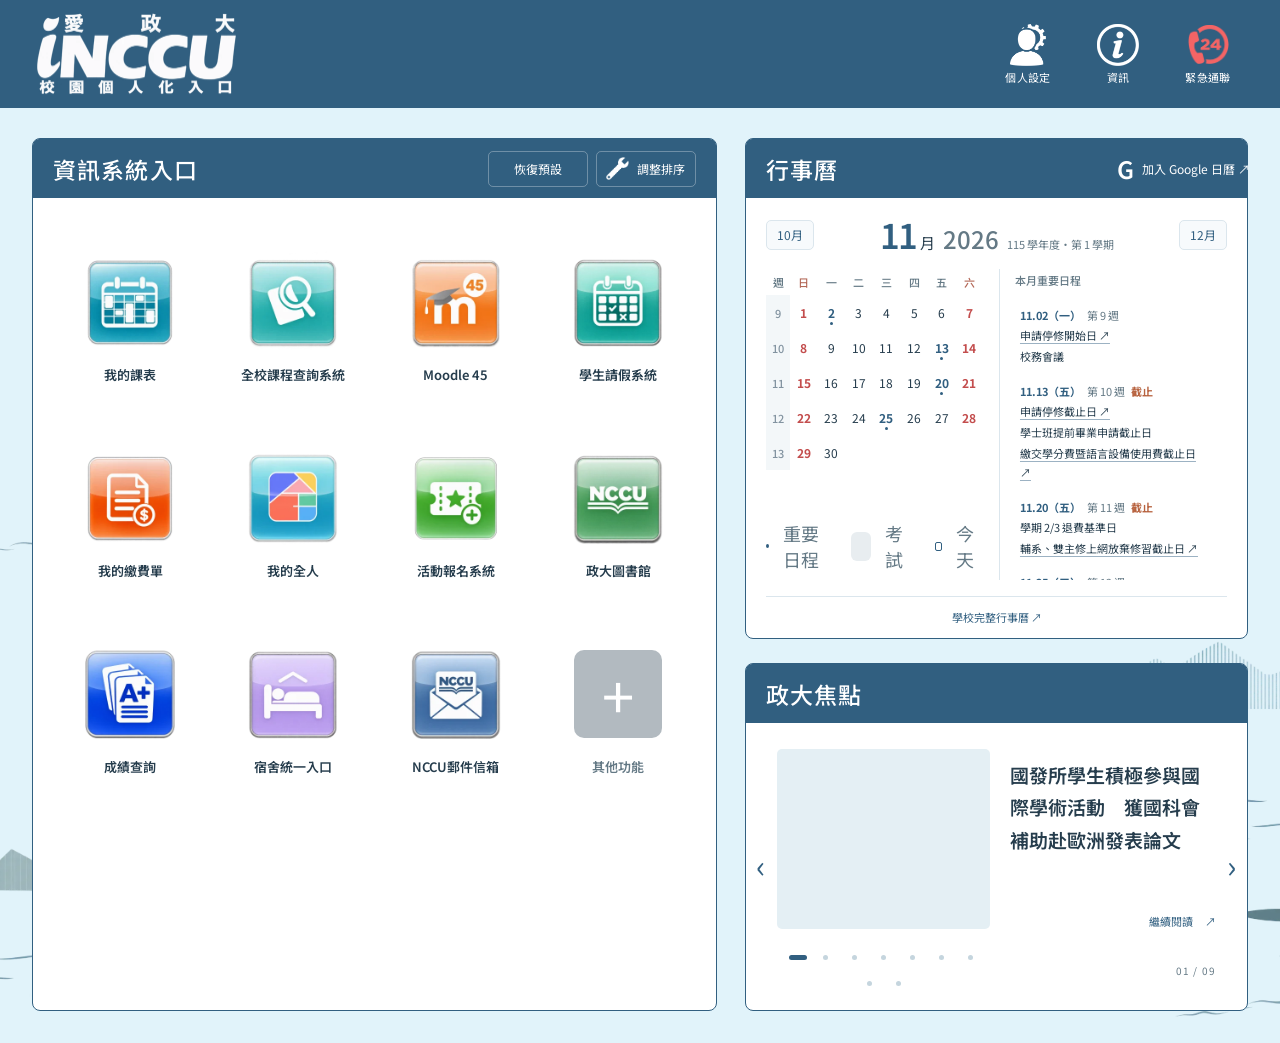
==== commit 4e7be468: "feat(Information System Entrance)" ====
--- a/index.html
+++ b/index.html
@@ -27,7 +27,8 @@
   <a class="skip-link" href="#main">跳至主要內容</a>
   <header class="site-header">
     <!-- picture 直接選取較小的 WebP；原 PNG 保留作為相容與載入失敗時的來源。 -->
-    <a class="brand" href="./" aria-label="iNCCU 愛政大首頁">
+    <a class="brand" href="assets/optimized/screenshots/認真做DesignCrit的我們.webp" target="_blank" rel="noopener noreferrer"
+      aria-label="iNCCU 彩蛋：認真做 Design Crit 的我們（另開分頁）">
       <picture>
         <source type="image/webp" srcset="assets/optimized/icons/iNCCUicon.webp"><img src="assets/icons/iNCCUicon.png"
           data-original-src="assets/icons/iNCCUicon.png" alt="iNCCU 愛政大 校園個人化入口" width="404" height="165"
@@ -64,12 +65,16 @@
     <section class="panel systems-panel" aria-labelledby="systems-title">
       <div class="panel-header">
         <h1 id="systems-title">資訊系統入口</h1>
-        <button id="edit-tools" class="panel-action edit-button" type="button" aria-pressed="false">
-          <picture>
-            <source type="image/webp" srcset="assets/optimized/icons/區塊調整icon.webp"><img src="assets/icons/區塊調整icon.png"
-              data-original-src="assets/icons/區塊調整icon.png" alt="" width="122" height="122" decoding="async">
-          </picture><span>調整排序</span>
-        </button>
+        <div class="systems-actions">
+          <button id="reset-tools" class="panel-action" type="button" title="恢復預設工具與排序">恢復預設</button>
+          <button id="edit-tools" class="panel-action edit-button" type="button" aria-pressed="false">
+            <picture>
+              <source type="image/webp" srcset="assets/optimized/icons/區塊調整icon.webp"><img
+                src="assets/icons/區塊調整icon.png" data-original-src="assets/icons/區塊調整icon.png" alt="" width="122"
+                height="122" decoding="async">
+            </picture><span>調整排序</span>
+          </button>
+        </div>
       </div>
       <div class="systems-body">
         <div class="section-caption">
--- a/styles.css
+++ b/styles.css
@@ -193,6 +193,7 @@
   font-size: 12px;
   white-space: nowrap;
   text-decoration: none;
+  width: 120px;
   min-height: 36px;
 }
 
@@ -219,6 +220,28 @@
   grid-row: 1 / 3;
   display: flex;
   flex-direction: column;
+}
+
+/* 只讓資訊系統標題列在窄螢幕換行，不影響行事曆與新聞。 */
+.systems-panel > .panel-header {
+  height: auto;
+  min-height: 59px;
+  flex-wrap: wrap;
+  padding-top: 9px;
+  padding-bottom: 9px;
+}
+
+.systems-actions {
+  display: flex;
+  align-items: center;
+  gap: 8px;
+  margin-left: auto;
+}
+
+.systems-actions .panel-action {
+  width: 100px;
+  height: 36px;
+  justify-content: center;
 }
 
 .systems-body {
@@ -1723,4 +1746,4 @@
     transition: none !important;
     scroll-behavior: auto !important;
   }
-}+}
